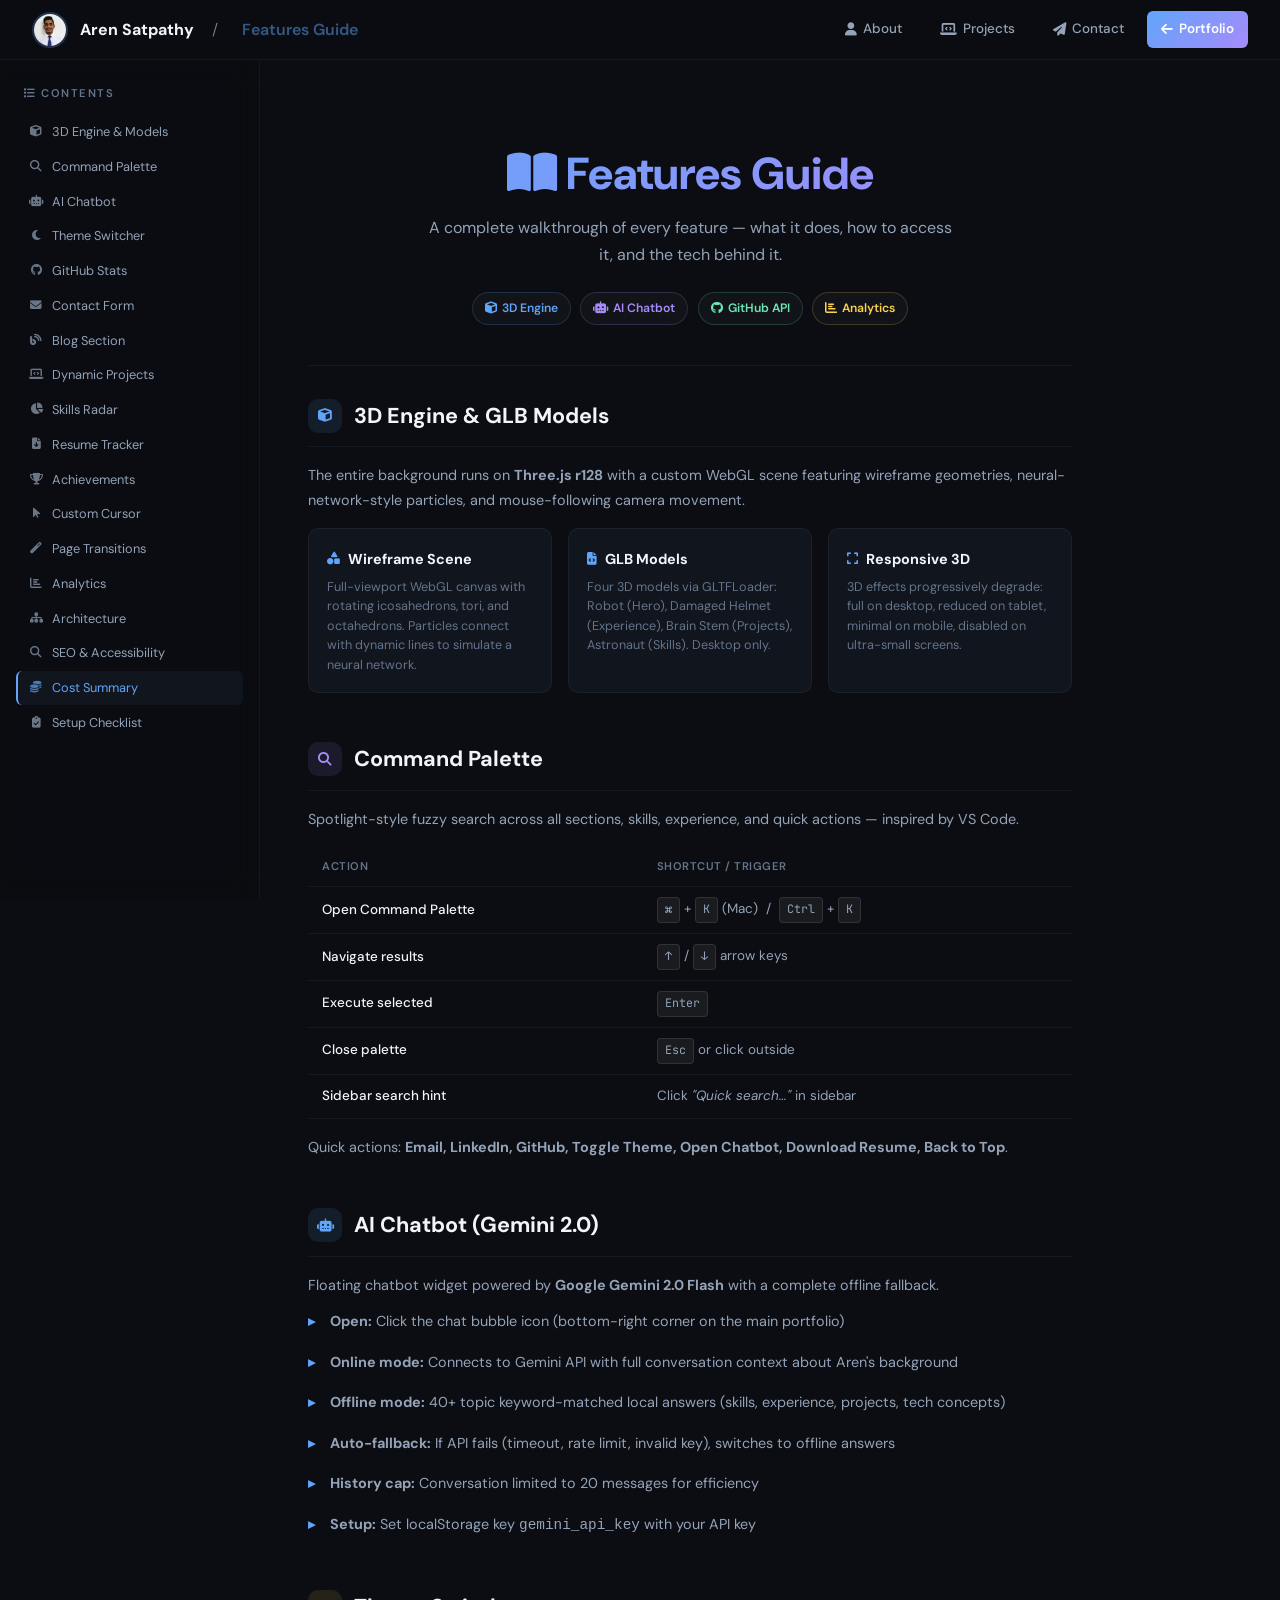
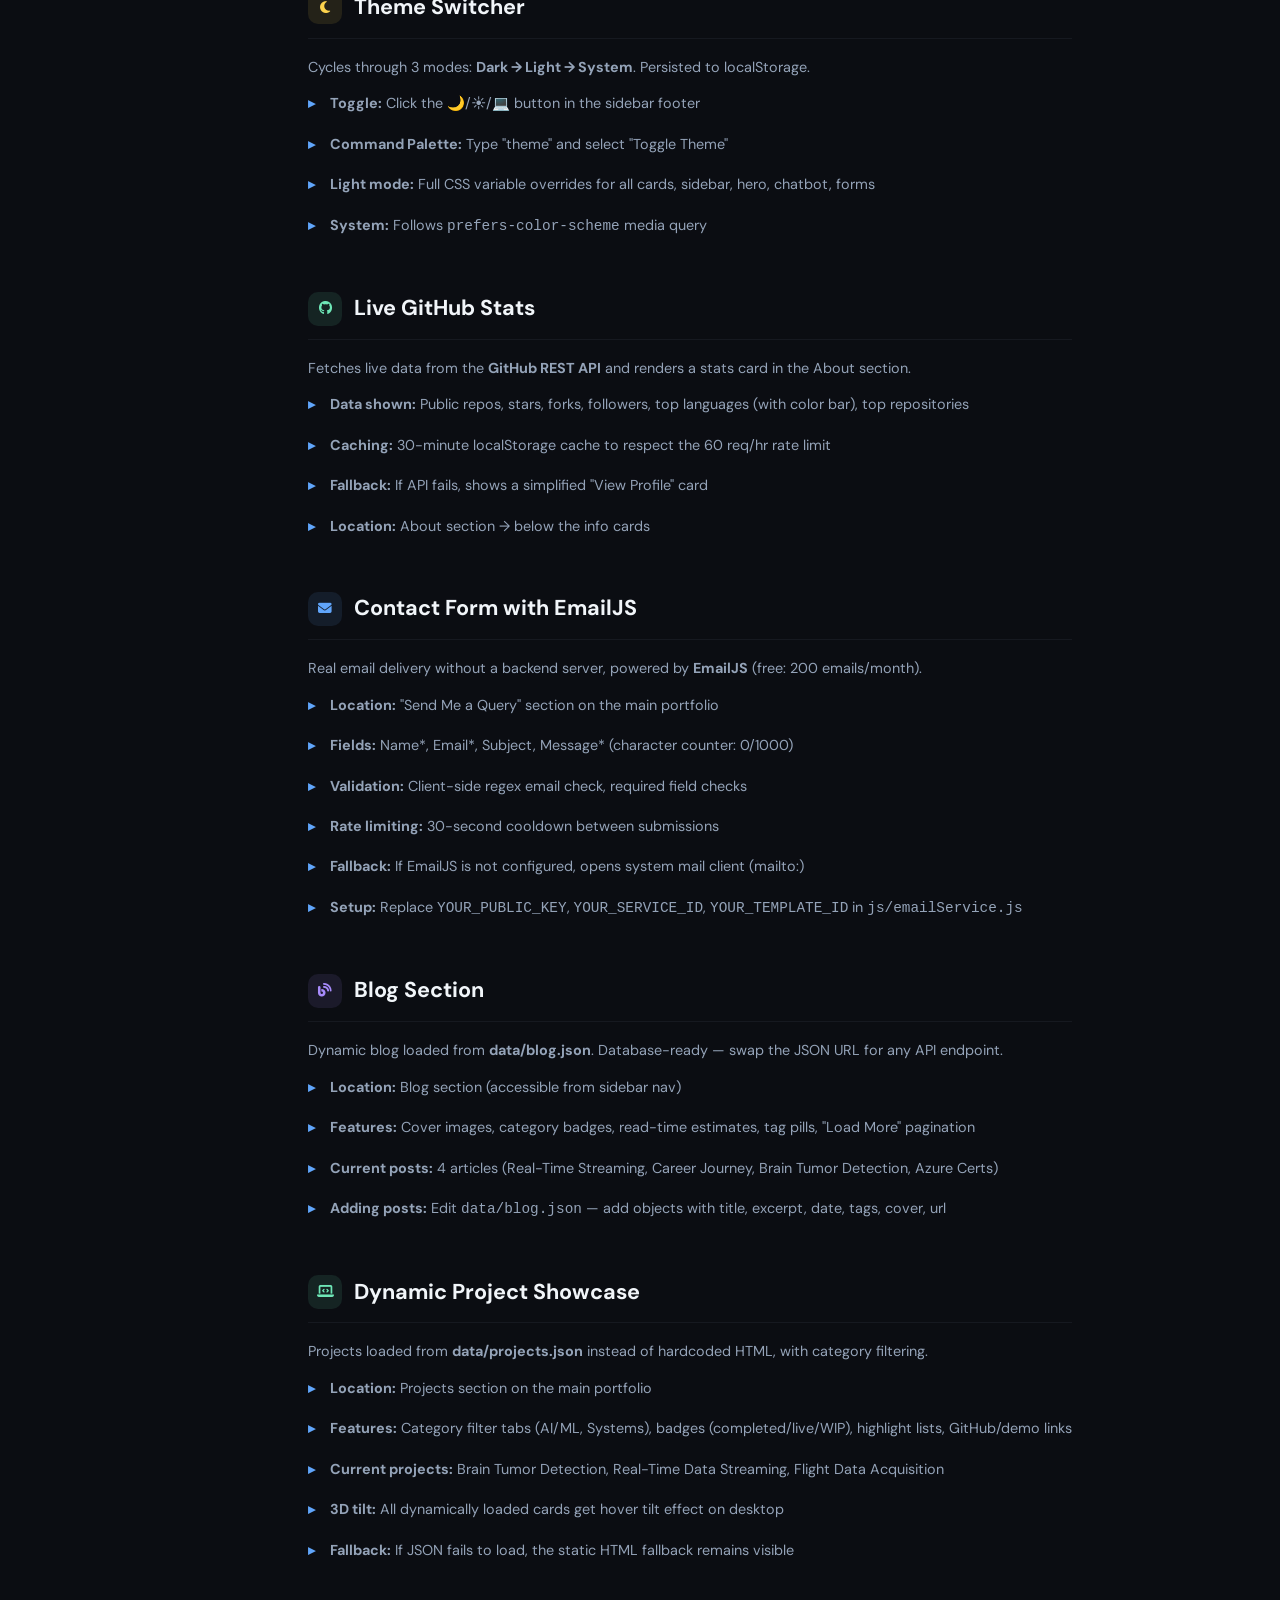
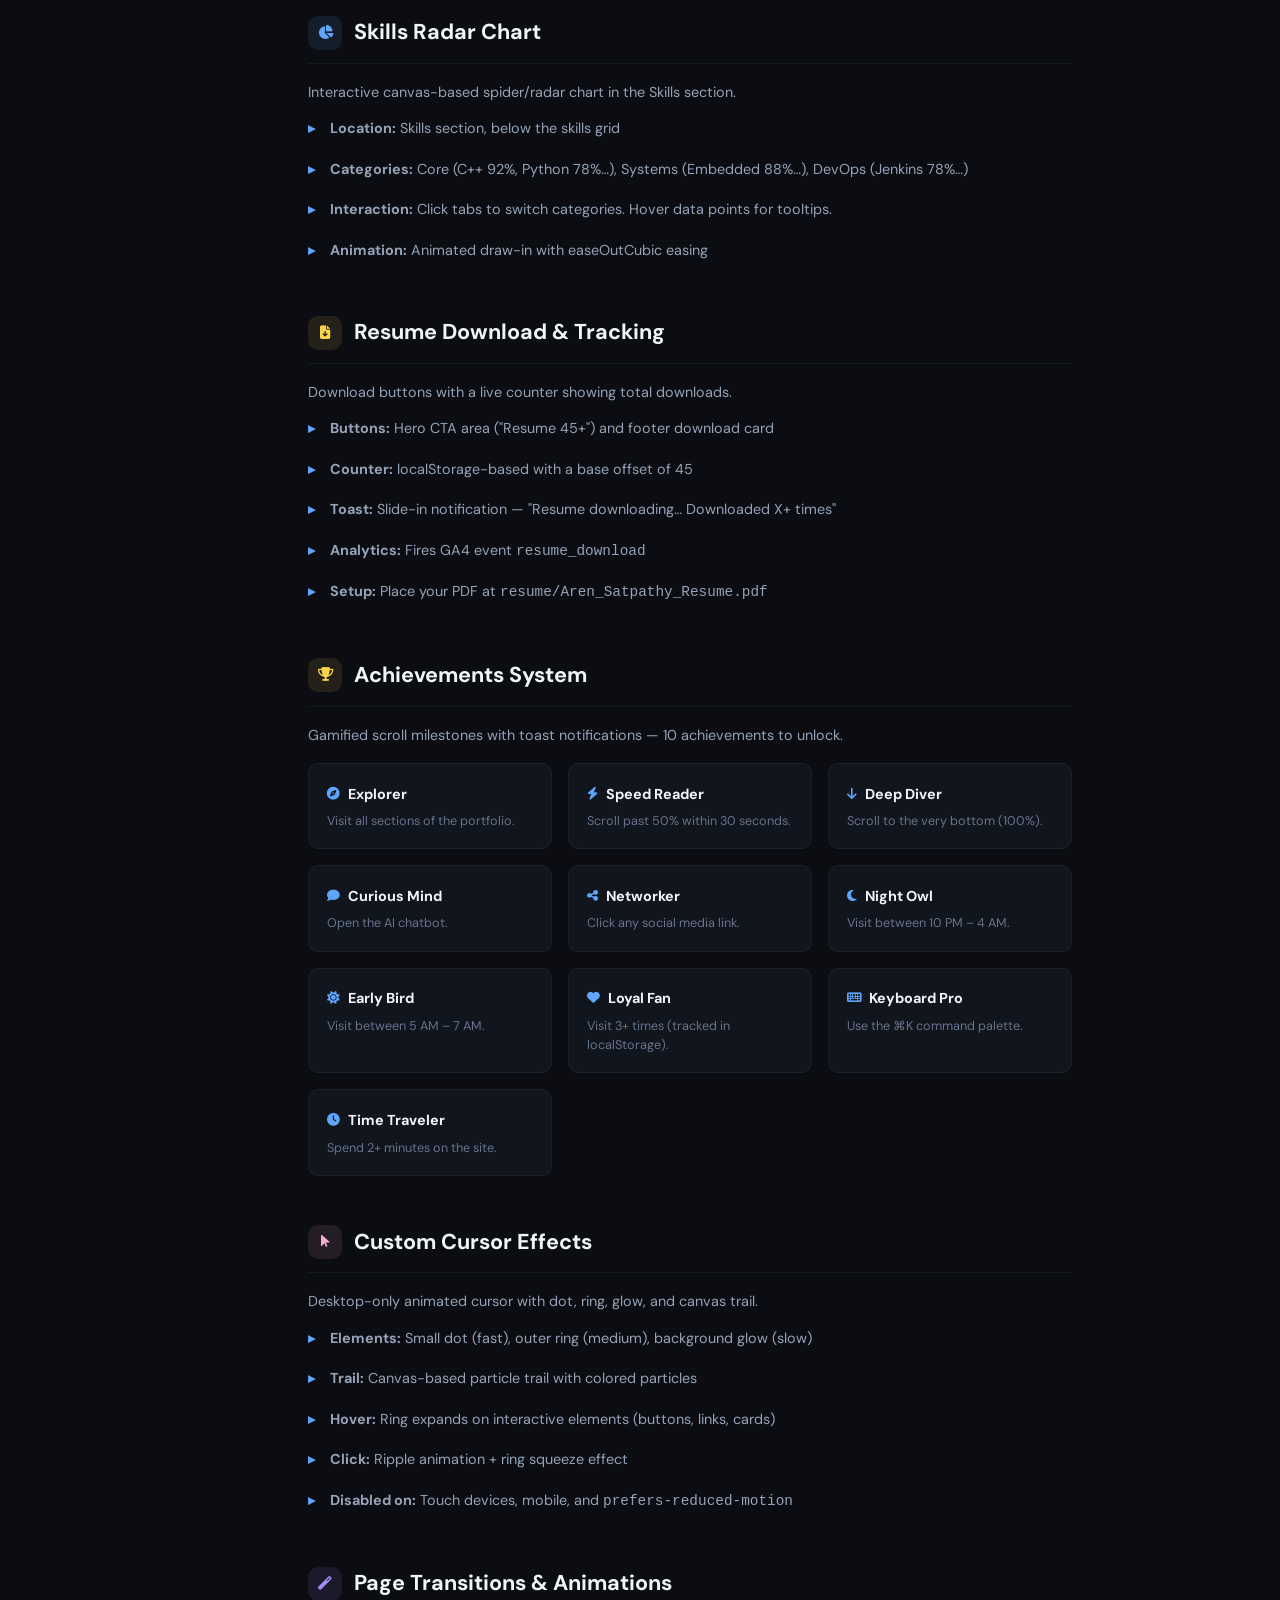
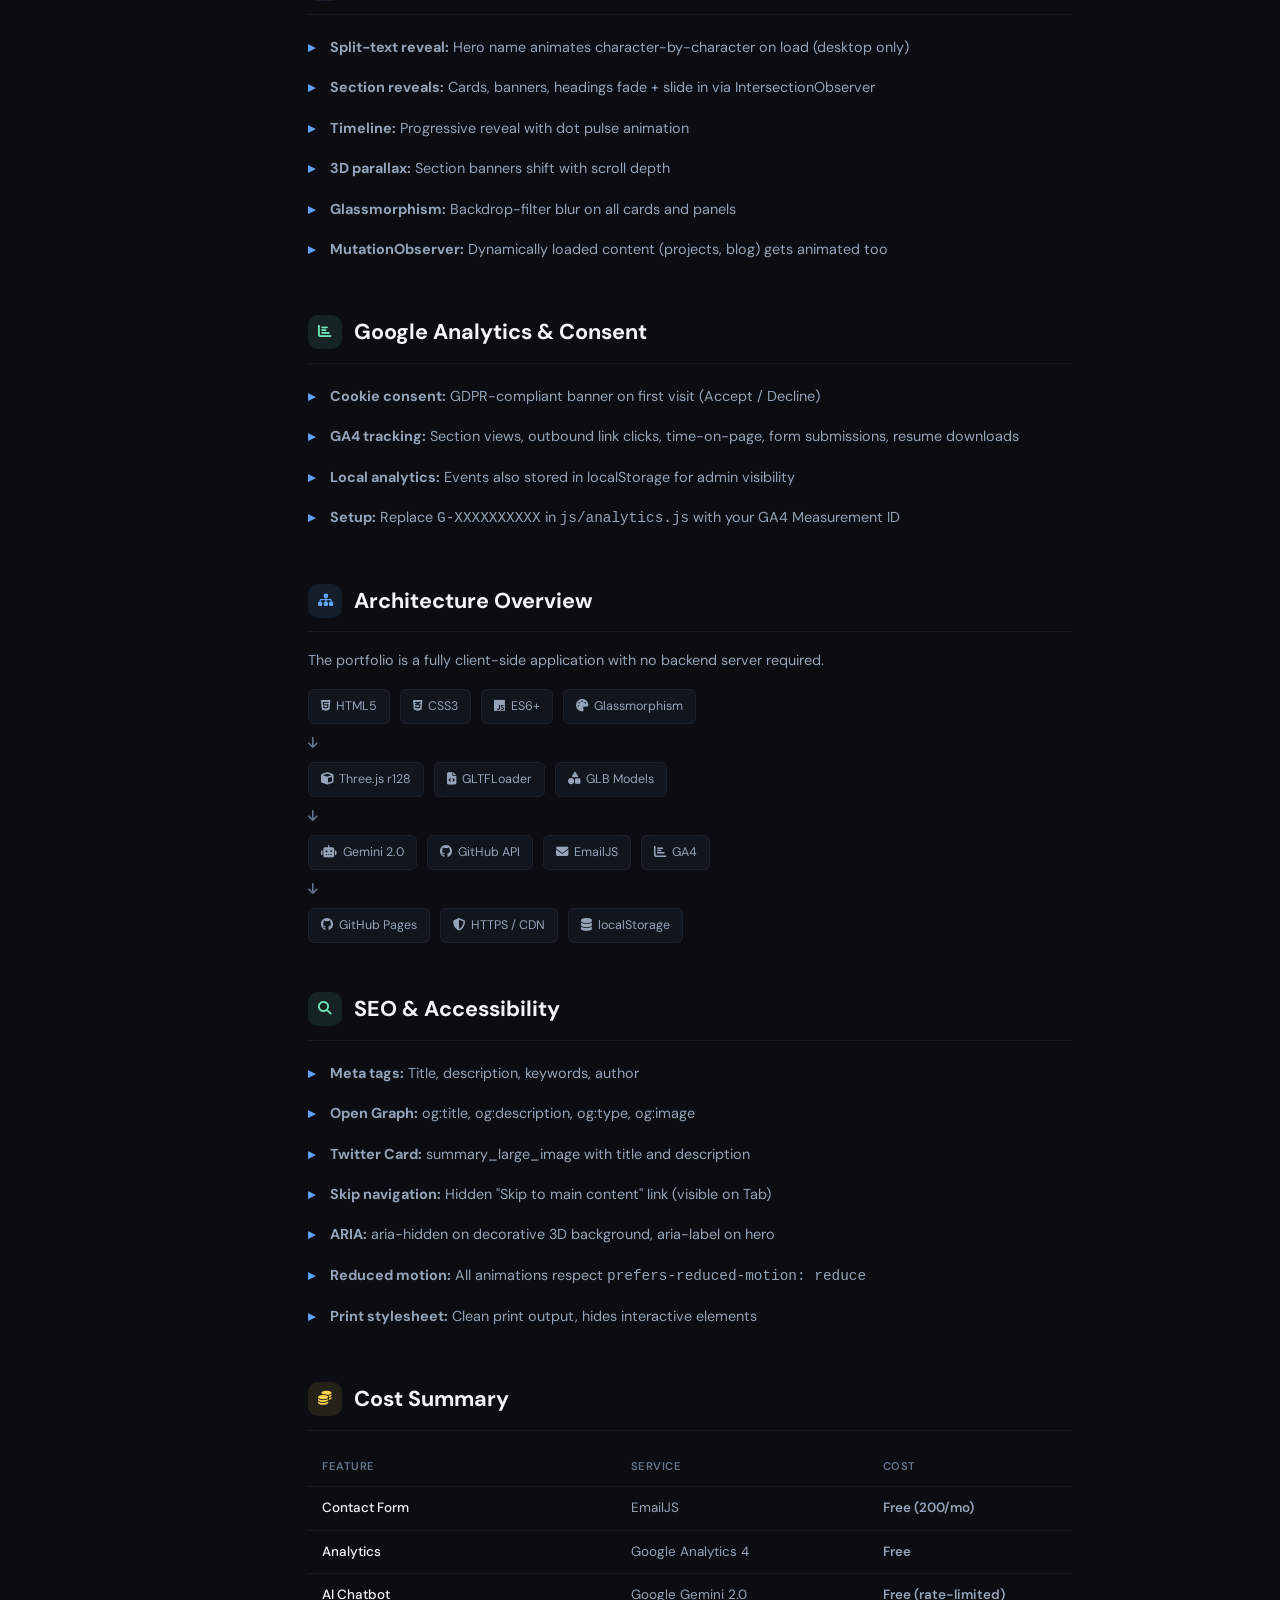
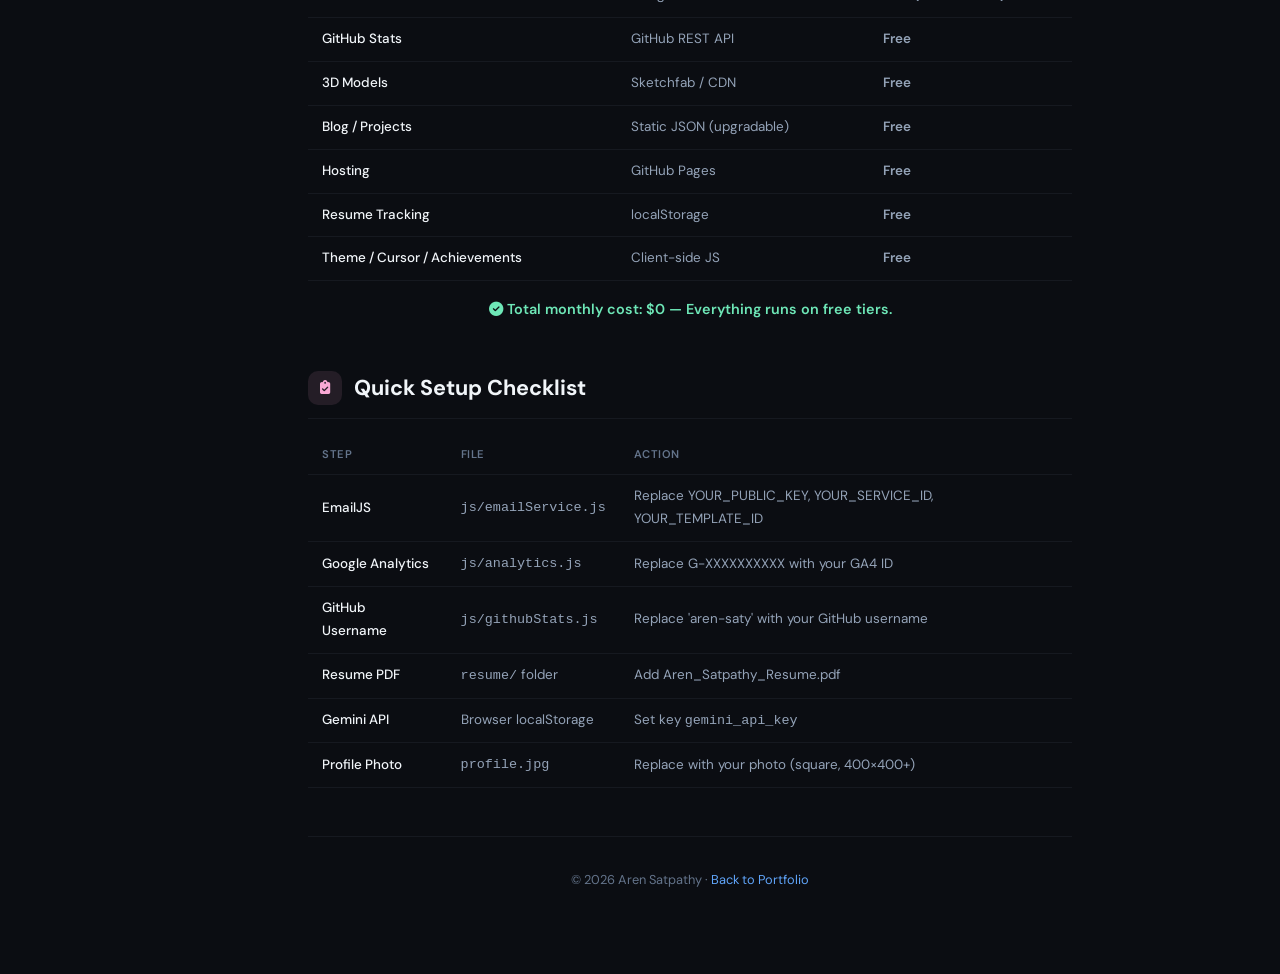
==== features.html @ 827b9575 "Add files via upload" ====
<!DOCTYPE html>
<html lang="en">
<head>
    <meta charset="UTF-8" />
    <meta name="viewport" content="width=device-width, initial-scale=1.0" />
    <title>Features Guide — Aren Satpathy | Portfolio</title>
    <meta name="description" content="Complete features guide for Aren Satpathy's interactive 3D portfolio — every feature, how to access it, and the tech behind it." />

    <!-- Fonts & Icons -->
    <link href="https://fonts.googleapis.com/css2?family=DM+Sans:wght@400;500;600;700;800&family=Inter:wght@300;400;500;600;700&family=JetBrains+Mono:wght@400;500;700&display=swap" rel="stylesheet" />
    <link rel="stylesheet" href="https://cdnjs.cloudflare.com/ajax/libs/font-awesome/6.5.1/css/all.min.css" />

    <style>
        /* ===== Reset & Variables ===== */
        *, *::before, *::after { margin: 0; padding: 0; box-sizing: border-box; }

        :root {
            --bg-primary: #0b0d12;
            --bg-secondary: #12151c;
            --bg-tertiary: #181c26;
            --bg-card: rgba(20, 24, 34, 0.75);
            --accent: #60a5fa;
            --accent-hover: #93c5fd;
            --accent-secondary: #a78bfa;
            --accent-emerald: #6ee7b7;
            --accent-amber: #fcd34d;
            --accent-pink: #f9a8d4;
            --text-primary: #f1f5f9;
            --text-secondary: #94a3b8;
            --text-muted: #64748b;
            --border: rgba(148, 163, 184, 0.08);
            --border-hover: rgba(148, 163, 184, 0.15);
            --radius-sm: 6px;
            --radius-md: 10px;
            --radius-lg: 16px;
            --gradient-1: linear-gradient(135deg, #60a5fa, #a78bfa);
        }

        html { scroll-behavior: smooth; font-size: 16px; }
        body {
            font-family: 'DM Sans', 'Inter', -apple-system, sans-serif;
            background: var(--bg-primary);
            color: var(--text-primary);
            line-height: 1.7;
            overflow-x: hidden;
        }

        /* ===== Top Navigation Bar ===== */
        .topbar {
            position: fixed;
            top: 0;
            left: 0;
            width: 100%;
            z-index: 1000;
            background: rgba(11, 13, 18, 0.85);
            backdrop-filter: blur(20px) saturate(150%);
            -webkit-backdrop-filter: blur(20px) saturate(150%);
            border-bottom: 1px solid var(--border);
            padding: 0 2rem;
            height: 60px;
            display: flex;
            align-items: center;
            justify-content: space-between;
        }

        .topbar-brand {
            display: flex;
            align-items: center;
            gap: 12px;
            text-decoration: none;
            color: var(--text-primary);
            font-weight: 700;
            font-size: 1rem;
        }

        .topbar-brand img {
            width: 36px;
            height: 36px;
            border-radius: 50%;
            border: 2px solid rgba(96, 165, 250, 0.25);
        }

        .topbar-brand span {
            opacity: 0.5;
            margin: 0 6px;
            font-weight: 300;
        }

        .topbar-brand .page-title {
            color: var(--accent);
            font-weight: 600;
        }

        .topbar-links {
            display: flex;
            align-items: center;
            gap: 8px;
        }

        .topbar-links a {
            display: inline-flex;
            align-items: center;
            gap: 6px;
            padding: 7px 14px;
            border-radius: var(--radius-sm);
            color: var(--text-secondary);
            text-decoration: none;
            font-size: 0.84rem;
            font-weight: 500;
            transition: all 0.25s;
            border: 1px solid transparent;
        }

        .topbar-links a:hover {
            color: var(--accent);
            background: rgba(96, 165, 250, 0.06);
            border-color: rgba(96, 165, 250, 0.12);
        }

        .topbar-links .back-btn {
            background: var(--gradient-1);
            color: #fff;
            font-weight: 600;
            border: none;
        }

        .topbar-links .back-btn:hover {
            filter: brightness(1.15);
            transform: translateY(-1px);
        }

        /* Mobile hamburger */
        .mobile-menu-btn {
            display: none;
            background: none;
            border: 1px solid var(--border);
            border-radius: var(--radius-sm);
            color: var(--text-secondary);
            width: 40px;
            height: 40px;
            align-items: center;
            justify-content: center;
            font-size: 1.1rem;
            cursor: pointer;
        }

        /* ===== Page Layout ===== */
        .page-wrapper {
            display: flex;
            padding-top: 60px;
            min-height: 100vh;
        }

        /* ===== Side TOC (Desktop) ===== */
        .side-toc {
            position: fixed;
            top: 60px;
            left: 0;
            width: 260px;
            height: calc(100vh - 60px);
            overflow-y: auto;
            padding: 1.5rem 1rem;
            border-right: 1px solid var(--border);
            background: rgba(11, 13, 18, 0.6);
            backdrop-filter: blur(12px);
            -webkit-backdrop-filter: blur(12px);
        }

        .side-toc h3 {
            font-size: 0.7rem;
            color: var(--text-muted);
            text-transform: uppercase;
            letter-spacing: 1.5px;
            font-weight: 600;
            margin-bottom: 0.75rem;
            padding: 0 0.5rem;
        }

        .side-toc a {
            display: flex;
            align-items: center;
            gap: 8px;
            padding: 6px 10px;
            border-radius: var(--radius-sm);
            color: var(--text-secondary);
            text-decoration: none;
            font-size: 0.8rem;
            transition: all 0.2s;
            border-left: 2px solid transparent;
            margin-bottom: 1px;
        }

        .side-toc a:hover,
        .side-toc a.active {
            background: rgba(96, 165, 250, 0.06);
            color: var(--accent);
            border-left-color: var(--accent);
        }

        .side-toc a i { width: 16px; text-align: center; font-size: 0.72rem; opacity: 0.7; }

        /* ===== Main Content ===== */
        .content-area {
            flex: 1;
            margin-left: 260px;
            max-width: 860px;
            padding: 2.5rem 3rem 4rem;
        }

        /* ===== Hero Banner ===== */
        .features-hero {
            text-align: center;
            padding: 3rem 0 2.5rem;
            margin-bottom: 2rem;
            border-bottom: 1px solid var(--border);
        }

        .features-hero h1 {
            font-size: clamp(2rem, 4vw, 2.8rem);
            font-weight: 800;
            background: var(--gradient-1);
            -webkit-background-clip: text;
            -webkit-text-fill-color: transparent;
            background-clip: text;
            margin-bottom: 0.75rem;
            line-height: 1.2;
        }

        .features-hero p {
            color: var(--text-secondary);
            font-size: 1rem;
            max-width: 540px;
            margin: 0 auto 1.5rem;
        }

        .badge-row {
            display: flex;
            justify-content: center;
            gap: 0.6rem;
            flex-wrap: wrap;
        }

        .f-badge {
            display: inline-flex;
            align-items: center;
            gap: 5px;
            padding: 5px 12px;
            border-radius: 20px;
            font-size: 0.76rem;
            font-weight: 600;
            border: 1px solid;
            background: rgba(255, 255, 255, 0.03);
            backdrop-filter: blur(10px);
        }

        .f-badge-blue { border-color: rgba(96,165,250,0.2); color: var(--accent); }
        .f-badge-purple { border-color: rgba(167,139,250,0.2); color: var(--accent-secondary); }
        .f-badge-green { border-color: rgba(110,231,183,0.2); color: var(--accent-emerald); }
        .f-badge-amber { border-color: rgba(252,211,77,0.2); color: var(--accent-amber); }

        /* ===== Feature Blocks ===== */
        .feature-block {
            margin-bottom: 3rem;
            scroll-margin-top: 80px;
        }

        .feature-block h2 {
            display: flex;
            align-items: center;
            gap: 12px;
            font-size: 1.35rem;
            font-weight: 700;
            margin-bottom: 1rem;
            padding-bottom: 0.75rem;
            border-bottom: 1px solid var(--border);
        }

        .feature-icon {
            width: 34px;
            height: 34px;
            display: flex;
            align-items: center;
            justify-content: center;
            border-radius: var(--radius-md);
            font-size: 0.85rem;
            flex-shrink: 0;
        }

        .fi-blue { background: rgba(96,165,250,0.1); color: var(--accent); }
        .fi-purple { background: rgba(167,139,250,0.1); color: var(--accent-secondary); }
        .fi-green { background: rgba(110,231,183,0.1); color: var(--accent-emerald); }
        .fi-amber { background: rgba(252,211,77,0.1); color: var(--accent-amber); }
        .fi-pink { background: rgba(249,168,212,0.1); color: var(--accent-pink); }

        .feature-block p,
        .feature-block li {
            color: var(--text-secondary);
            font-size: 0.9rem;
            margin-bottom: 0.5rem;
        }

        .feature-block ul { list-style: none; padding: 0; }
        .feature-block li { padding: 4px 0 4px 22px; position: relative; }
        .feature-block li::before {
            content: '▸';
            position: absolute;
            left: 0;
            color: var(--accent);
            font-weight: 700;
        }

        /* Sub-cards */
        .sub-cards {
            display: grid;
            grid-template-columns: repeat(auto-fill, minmax(240px, 1fr));
            gap: 1rem;
            margin-top: 1rem;
        }

        .sub-card {
            background: var(--bg-card);
            backdrop-filter: blur(12px);
            border: 1px solid var(--border);
            border-radius: var(--radius-md);
            padding: 1.1rem;
            transition: border-color 0.3s, transform 0.3s;
        }

        .sub-card:hover {
            border-color: rgba(96,165,250,0.18);
            transform: translateY(-2px);
        }

        .sub-card h4 {
            display: flex;
            align-items: center;
            gap: 8px;
            font-size: 0.9rem;
            font-weight: 700;
            margin-bottom: 5px;
            color: var(--text-primary);
        }

        .sub-card h4 i { color: var(--accent); font-size: 0.8rem; }
        .sub-card p { font-size: 0.79rem; color: var(--text-muted); line-height: 1.55; margin: 0; }

        /* Tables */
        .ftable { width: 100%; border-collapse: collapse; margin-top: 1rem; }
        .ftable th, .ftable td { text-align: left; padding: 10px 14px; font-size: 0.84rem; border-bottom: 1px solid var(--border); }
        .ftable th { color: var(--text-muted); font-weight: 600; text-transform: uppercase; letter-spacing: 0.5px; font-size: 0.7rem; }
        .ftable td { color: var(--text-secondary); }
        .ftable td:first-child { color: var(--text-primary); font-weight: 500; }
        .ftable kbd {
            display: inline-block;
            padding: 2px 7px;
            border-radius: 4px;
            background: rgba(255,255,255,0.06);
            border: 1px solid rgba(255,255,255,0.1);
            font-family: 'JetBrains Mono', monospace;
            font-size: 0.73rem;
            color: var(--text-secondary);
        }

        .free-tag { color: var(--accent-emerald); font-weight: 600; }

        /* Arch flow */
        .arch-flow { display: flex; flex-direction: column; gap: 8px; margin-top: 1rem; }
        .arch-row { display: flex; align-items: center; gap: 10px; flex-wrap: wrap; }
        .arch-tag {
            display: inline-flex;
            align-items: center;
            gap: 6px;
            padding: 6px 12px;
            border-radius: var(--radius-sm);
            background: var(--bg-card);
            border: 1px solid var(--border);
            font-size: 0.78rem;
            color: var(--text-secondary);
            backdrop-filter: blur(8px);
        }
        .arch-arrow { color: var(--text-muted); font-size: 0.8rem; }

        /* ===== Footer ===== */
        .features-footer {
            text-align: center;
            padding: 2rem 1.5rem;
            border-top: 1px solid var(--border);
            margin-top: 2rem;
        }

        .features-footer p {
            color: var(--text-muted);
            font-size: 0.8rem;
        }

        .features-footer a {
            color: var(--accent);
            text-decoration: none;
        }

        .features-footer a:hover { text-decoration: underline; }

        /* ===== Scrollbar ===== */
        ::-webkit-scrollbar { width: 6px; }
        ::-webkit-scrollbar-track { background: transparent; }
        ::-webkit-scrollbar-thumb { background: rgba(148, 163, 184, 0.15); border-radius: 3px; }
        ::-webkit-scrollbar-thumb:hover { background: rgba(148, 163, 184, 0.25); }

        /* ===== Responsive ===== */
        html, body {
            overflow-x: hidden;
            max-width: 100vw;
        }

        *, *::before, *::after {
            box-sizing: border-box;
        }

        img, video, svg { max-width: 100%; height: auto; }

        p, li, span, h1, h2, h3, h4, a, td, th, code {
            overflow-wrap: break-word;
            word-wrap: break-word;
        }

        @media (max-width: 1024px) {
            .side-toc { display: none; }
            .content-area { margin-left: 0; padding: 2rem 1.5rem 3rem; max-width: 100%; }
        }

        @media (max-width: 768px) {
            .topbar { padding: 0 1rem; }
            .topbar-links .desktop-only { display: none; }
            .mobile-menu-btn { display: flex; }
            .content-area { padding: 1.5rem 1rem 3rem; max-width: 100vw; overflow-x: hidden; }
            .features-hero { padding: 2rem 0 1.5rem; }
            .features-hero h1 { font-size: 1.6rem; }
            .sub-cards { grid-template-columns: 1fr; }
            .ftable { display: block; overflow-x: auto; -webkit-overflow-scrolling: touch; }
            .arch-row { gap: 6px; }
            .arch-tag { font-size: 0.7rem; padding: 4px 8px; }
        }

        @media (max-width: 480px) {
            .topbar-brand .divider-text { display: none; }
            .content-area { padding: 1rem 0.75rem 2rem; }
            .features-hero h1 { font-size: 1.3rem; }
            .badge-row { gap: 0.4rem; }
            .f-badge { font-size: 0.7rem; padding: 4px 10px; }
            .feature-block h2 { font-size: 1.1rem; gap: 8px; }
            .feature-icon { width: 28px; height: 28px; font-size: 0.75rem; }
            .topbar-links .back-btn { padding: 6px 10px; font-size: 0.78rem; }
        }

        @media (max-width: 360px) {
            .content-area { padding: 0.75rem 0.5rem 2rem; }
            .feature-block h2 { font-size: 1rem; }
            .feature-block p, .feature-block li { font-size: 0.82rem; }
            .sub-card { padding: 0.85rem; }
            .sub-card h4 { font-size: 0.82rem; }
            .sub-card p { font-size: 0.72rem; }
            .topbar-brand .page-title { display: none; }
            .badge-row { gap: 0.3rem; }
            .f-badge { font-size: 0.65rem; padding: 3px 8px; }
        }

        @media (max-width: 280px) {
            .content-area { padding: 0.5rem 0.35rem 1.5rem; }
            .topbar { padding: 0 0.5rem; height: 50px; }
            .topbar-brand img { width: 28px; height: 28px; }
            .topbar-brand { font-size: 0.85rem; }
            .topbar-links .back-btn { padding: 5px 8px; font-size: 0.72rem; }
            .feature-block h2 { font-size: 0.9rem; }
            .features-hero h1 { font-size: 1.1rem; }
            .arch-tag { font-size: 0.62rem; padding: 3px 6px; }
        }

        /* Mobile side-toc overlay */
        .toc-overlay {
            display: none;
            position: fixed;
            inset: 0;
            z-index: 999;
            background: rgba(0, 0, 0, 0.6);
        }

        .toc-overlay.open { display: block; }

        .side-toc-mobile {
            display: none;
            position: fixed;
            top: 0;
            left: 0;
            width: 280px;
            height: 100vh;
            background: var(--bg-secondary);
            border-right: 1px solid var(--border);
            padding: 1.5rem 1rem;
            z-index: 1001;
            overflow-y: auto;
            transform: translateX(-100%);
            transition: transform 0.3s ease;
        }

        .side-toc-mobile.open {
            display: block;
            transform: translateX(0);
        }

        .side-toc-mobile h3 {
            font-size: 0.7rem;
            color: var(--text-muted);
            text-transform: uppercase;
            letter-spacing: 1.5px;
            font-weight: 600;
            margin-bottom: 0.75rem;
            padding: 0 0.5rem;
        }

        .side-toc-mobile a {
            display: flex;
            align-items: center;
            gap: 8px;
            padding: 8px 10px;
            border-radius: var(--radius-sm);
            color: var(--text-secondary);
            text-decoration: none;
            font-size: 0.84rem;
            transition: all 0.2s;
            border-left: 2px solid transparent;
            margin-bottom: 2px;
        }

        .side-toc-mobile a:hover {
            background: rgba(96, 165, 250, 0.06);
            color: var(--accent);
            border-left-color: var(--accent);
        }

        .side-toc-mobile a i { width: 16px; text-align: center; font-size: 0.75rem; opacity: 0.7; }

        .toc-close-btn {
            position: absolute;
            top: 12px;
            right: 12px;
            background: none;
            border: none;
            color: var(--text-muted);
            font-size: 1.2rem;
            cursor: pointer;
        }

        /* Print */
        @media print {
            .topbar, .side-toc, .side-toc-mobile, .toc-overlay { display: none !important; }
            .content-area { margin-left: 0 !important; padding: 0.5in !important; }
            body { background: #fff; color: #111; }
            .feature-block h2 { color: #111; }
            .feature-block p, .feature-block li { color: #333; }
        }
    </style>
</head>
<body>

    <!-- ===== TOP NAVIGATION BAR ===== -->
    <nav class="topbar">
        <a href="index.html" class="topbar-brand">
            <img src="profile.jpg" alt="Aren Satpathy" />
            Aren Satpathy
            <span class="divider-text">/</span>
            <span class="page-title">Features Guide</span>
        </a>
        <div class="topbar-links">
            <a href="index.html#about" class="desktop-only"><i class="fas fa-user"></i> About</a>
            <a href="index.html#projects" class="desktop-only"><i class="fas fa-laptop-code"></i> Projects</a>
            <a href="index.html#contact" class="desktop-only"><i class="fas fa-paper-plane"></i> Contact</a>
            <a href="index.html" class="back-btn"><i class="fas fa-arrow-left"></i> Portfolio</a>
            <button class="mobile-menu-btn" id="tocToggle" aria-label="Toggle table of contents">
                <i class="fas fa-bars"></i>
            </button>
        </div>
    </nav>

    <!-- ===== Mobile TOC Overlay ===== -->
    <div class="toc-overlay" id="tocOverlay"></div>
    <aside class="side-toc-mobile" id="mobileToc">
        <button class="toc-close-btn" id="tocClose"><i class="fas fa-times"></i></button>
        <h3><i class="fas fa-list"></i> Contents</h3>
        <a href="#f-3d"><i class="fas fa-cube"></i> 3D Engine & Models</a>
        <a href="#f-command"><i class="fas fa-search"></i> Command Palette</a>
        <a href="#f-chatbot"><i class="fas fa-robot"></i> AI Chatbot</a>
        <a href="#f-theme"><i class="fas fa-moon"></i> Theme Switcher</a>
        <a href="#f-github"><i class="fab fa-github"></i> GitHub Stats</a>
        <a href="#f-contact"><i class="fas fa-envelope"></i> Contact Form</a>
        <a href="#f-blog"><i class="fas fa-blog"></i> Blog Section</a>
        <a href="#f-projects"><i class="fas fa-laptop-code"></i> Dynamic Projects</a>
        <a href="#f-radar"><i class="fas fa-chart-pie"></i> Skills Radar</a>
        <a href="#f-resume"><i class="fas fa-file-download"></i> Resume Tracker</a>
        <a href="#f-achievements"><i class="fas fa-trophy"></i> Achievements</a>
        <a href="#f-cursor"><i class="fas fa-mouse-pointer"></i> Custom Cursor</a>
        <a href="#f-transitions"><i class="fas fa-magic"></i> Page Transitions</a>
        <a href="#f-analytics"><i class="fas fa-chart-bar"></i> Analytics</a>
        <a href="#f-arch"><i class="fas fa-sitemap"></i> Architecture</a>
        <a href="#f-seo"><i class="fas fa-search"></i> SEO & Accessibility</a>
        <a href="#f-cost"><i class="fas fa-coins"></i> Cost Summary</a>
        <a href="#f-setup"><i class="fas fa-clipboard-check"></i> Setup Checklist</a>
    </aside>

    <!-- ===== LAYOUT ===== -->
    <div class="page-wrapper">

        <!-- Desktop Side TOC -->
        <aside class="side-toc" id="sideToc">
            <h3><i class="fas fa-list"></i> Contents</h3>
            <a href="#f-3d"><i class="fas fa-cube"></i> 3D Engine & Models</a>
            <a href="#f-command"><i class="fas fa-search"></i> Command Palette</a>
            <a href="#f-chatbot"><i class="fas fa-robot"></i> AI Chatbot</a>
            <a href="#f-theme"><i class="fas fa-moon"></i> Theme Switcher</a>
            <a href="#f-github"><i class="fab fa-github"></i> GitHub Stats</a>
            <a href="#f-contact"><i class="fas fa-envelope"></i> Contact Form</a>
            <a href="#f-blog"><i class="fas fa-blog"></i> Blog Section</a>
            <a href="#f-projects"><i class="fas fa-laptop-code"></i> Dynamic Projects</a>
            <a href="#f-radar"><i class="fas fa-chart-pie"></i> Skills Radar</a>
            <a href="#f-resume"><i class="fas fa-file-download"></i> Resume Tracker</a>
            <a href="#f-achievements"><i class="fas fa-trophy"></i> Achievements</a>
            <a href="#f-cursor"><i class="fas fa-mouse-pointer"></i> Custom Cursor</a>
            <a href="#f-transitions"><i class="fas fa-magic"></i> Page Transitions</a>
            <a href="#f-analytics"><i class="fas fa-chart-bar"></i> Analytics</a>
            <a href="#f-arch"><i class="fas fa-sitemap"></i> Architecture</a>
            <a href="#f-seo"><i class="fas fa-search"></i> SEO & Accessibility</a>
            <a href="#f-cost"><i class="fas fa-coins"></i> Cost Summary</a>
            <a href="#f-setup"><i class="fas fa-clipboard-check"></i> Setup Checklist</a>
        </aside>

        <!-- Main Content -->
        <main class="content-area">

            <!-- Hero -->
            <section class="features-hero">
                <h1><i class="fas fa-book-open"></i> Features Guide</h1>
                <p>A complete walkthrough of every feature — what it does, how to access it, and the tech behind it.</p>
                <div class="badge-row">
                    <span class="f-badge f-badge-blue"><i class="fas fa-cube"></i> 3D Engine</span>
                    <span class="f-badge f-badge-purple"><i class="fas fa-robot"></i> AI Chatbot</span>
                    <span class="f-badge f-badge-green"><i class="fab fa-github"></i> GitHub API</span>
                    <span class="f-badge f-badge-amber"><i class="fas fa-chart-bar"></i> Analytics</span>
                </div>
            </section>

            <!-- ════════════════════════════════════════ -->
            <!-- FEATURE SECTIONS                         -->
            <!-- ════════════════════════════════════════ -->

            <!-- 3D Engine -->
            <div class="feature-block" id="f-3d">
                <h2><span class="feature-icon fi-blue"><i class="fas fa-cube"></i></span> 3D Engine & GLB Models</h2>
                <p>The entire background runs on <strong>Three.js r128</strong> with a custom WebGL scene featuring wireframe geometries, neural-network-style particles, and mouse-following camera movement.</p>
                <div class="sub-cards">
                    <div class="sub-card">
                        <h4><i class="fas fa-shapes"></i> Wireframe Scene</h4>
                        <p>Full-viewport WebGL canvas with rotating icosahedrons, tori, and octahedrons. Particles connect with dynamic lines to simulate a neural network.</p>
                    </div>
                    <div class="sub-card">
                        <h4><i class="fas fa-file-code"></i> GLB Models</h4>
                        <p>Four 3D models via GLTFLoader: Robot (Hero), Damaged Helmet (Experience), Brain Stem (Projects), Astronaut (Skills). Desktop only.</p>
                    </div>
                    <div class="sub-card">
                        <h4><i class="fas fa-expand"></i> Responsive 3D</h4>
                        <p>3D effects progressively degrade: full on desktop, reduced on tablet, minimal on mobile, disabled on ultra-small screens.</p>
                    </div>
                </div>
            </div>

            <!-- Command Palette -->
            <div class="feature-block" id="f-command">
                <h2><span class="feature-icon fi-purple"><i class="fas fa-search"></i></span> Command Palette</h2>
                <p>Spotlight-style fuzzy search across all sections, skills, experience, and quick actions — inspired by VS Code.</p>
                <table class="ftable">
                    <thead><tr><th>Action</th><th>Shortcut / Trigger</th></tr></thead>
                    <tbody>
                        <tr><td>Open Command Palette</td><td><kbd>⌘</kbd> + <kbd>K</kbd> (Mac) &nbsp;/&nbsp; <kbd>Ctrl</kbd> + <kbd>K</kbd></td></tr>
                        <tr><td>Navigate results</td><td><kbd>↑</kbd> / <kbd>↓</kbd> arrow keys</td></tr>
                        <tr><td>Execute selected</td><td><kbd>Enter</kbd></td></tr>
                        <tr><td>Close palette</td><td><kbd>Esc</kbd> or click outside</td></tr>
                        <tr><td>Sidebar search hint</td><td>Click <em>"Quick search…"</em> in sidebar</td></tr>
                    </tbody>
                </table>
                <p style="margin-top:1rem;">Quick actions: <strong>Email, LinkedIn, GitHub, Toggle Theme, Open Chatbot, Download Resume, Back to Top</strong>.</p>
            </div>

            <!-- AI Chatbot -->
            <div class="feature-block" id="f-chatbot">
                <h2><span class="feature-icon fi-blue"><i class="fas fa-robot"></i></span> AI Chatbot (Gemini 2.0)</h2>
                <p>Floating chatbot widget powered by <strong>Google Gemini 2.0 Flash</strong> with a complete offline fallback.</p>
                <ul>
                    <li><strong>Open:</strong> Click the chat bubble icon (bottom-right corner on the main portfolio)</li>
                    <li><strong>Online mode:</strong> Connects to Gemini API with full conversation context about Aren's background</li>
                    <li><strong>Offline mode:</strong> 40+ topic keyword-matched local answers (skills, experience, projects, tech concepts)</li>
                    <li><strong>Auto-fallback:</strong> If API fails (timeout, rate limit, invalid key), switches to offline answers</li>
                    <li><strong>History cap:</strong> Conversation limited to 20 messages for efficiency</li>
                    <li><strong>Setup:</strong> Set localStorage key <code>gemini_api_key</code> with your API key</li>
                </ul>
            </div>

            <!-- Theme Switcher -->
            <div class="feature-block" id="f-theme">
                <h2><span class="feature-icon fi-amber"><i class="fas fa-moon"></i></span> Theme Switcher</h2>
                <p>Cycles through 3 modes: <strong>Dark → Light → System</strong>. Persisted to localStorage.</p>
                <ul>
                    <li><strong>Toggle:</strong> Click the 🌙/☀️/💻 button in the sidebar footer</li>
                    <li><strong>Command Palette:</strong> Type "theme" and select "Toggle Theme"</li>
                    <li><strong>Light mode:</strong> Full CSS variable overrides for all cards, sidebar, hero, chatbot, forms</li>
                    <li><strong>System:</strong> Follows <code>prefers-color-scheme</code> media query</li>
                </ul>
            </div>

            <!-- GitHub Stats -->
            <div class="feature-block" id="f-github">
                <h2><span class="feature-icon fi-green"><i class="fab fa-github"></i></span> Live GitHub Stats</h2>
                <p>Fetches live data from the <strong>GitHub REST API</strong> and renders a stats card in the About section.</p>
                <ul>
                    <li><strong>Data shown:</strong> Public repos, stars, forks, followers, top languages (with color bar), top repositories</li>
                    <li><strong>Caching:</strong> 30-minute localStorage cache to respect the 60 req/hr rate limit</li>
                    <li><strong>Fallback:</strong> If API fails, shows a simplified "View Profile" card</li>
                    <li><strong>Location:</strong> About section → below the info cards</li>
                </ul>
            </div>

            <!-- Contact Form -->
            <div class="feature-block" id="f-contact">
                <h2><span class="feature-icon fi-blue"><i class="fas fa-envelope"></i></span> Contact Form with EmailJS</h2>
                <p>Real email delivery without a backend server, powered by <strong>EmailJS</strong> (free: 200 emails/month).</p>
                <ul>
                    <li><strong>Location:</strong> "Send Me a Query" section on the main portfolio</li>
                    <li><strong>Fields:</strong> Name*, Email*, Subject, Message* (character counter: 0/1000)</li>
                    <li><strong>Validation:</strong> Client-side regex email check, required field checks</li>
                    <li><strong>Rate limiting:</strong> 30-second cooldown between submissions</li>
                    <li><strong>Fallback:</strong> If EmailJS is not configured, opens system mail client (mailto:)</li>
                    <li><strong>Setup:</strong> Replace <code>YOUR_PUBLIC_KEY</code>, <code>YOUR_SERVICE_ID</code>, <code>YOUR_TEMPLATE_ID</code> in <code>js/emailService.js</code></li>
                </ul>
            </div>

            <!-- Blog -->
            <div class="feature-block" id="f-blog">
                <h2><span class="feature-icon fi-purple"><i class="fas fa-blog"></i></span> Blog Section</h2>
                <p>Dynamic blog loaded from <strong>data/blog.json</strong>. Database-ready — swap the JSON URL for any API endpoint.</p>
                <ul>
                    <li><strong>Location:</strong> Blog section (accessible from sidebar nav)</li>
                    <li><strong>Features:</strong> Cover images, category badges, read-time estimates, tag pills, "Load More" pagination</li>
                    <li><strong>Current posts:</strong> 4 articles (Real-Time Streaming, Career Journey, Brain Tumor Detection, Azure Certs)</li>
                    <li><strong>Adding posts:</strong> Edit <code>data/blog.json</code> — add objects with title, excerpt, date, tags, cover, url</li>
                </ul>
            </div>

            <!-- Dynamic Projects -->
            <div class="feature-block" id="f-projects">
                <h2><span class="feature-icon fi-green"><i class="fas fa-laptop-code"></i></span> Dynamic Project Showcase</h2>
                <p>Projects loaded from <strong>data/projects.json</strong> instead of hardcoded HTML, with category filtering.</p>
                <ul>
                    <li><strong>Location:</strong> Projects section on the main portfolio</li>
                    <li><strong>Features:</strong> Category filter tabs (AI/ML, Systems), badges (completed/live/WIP), highlight lists, GitHub/demo links</li>
                    <li><strong>Current projects:</strong> Brain Tumor Detection, Real-Time Data Streaming, Flight Data Acquisition</li>
                    <li><strong>3D tilt:</strong> All dynamically loaded cards get hover tilt effect on desktop</li>
                    <li><strong>Fallback:</strong> If JSON fails to load, the static HTML fallback remains visible</li>
                </ul>
            </div>

            <!-- Skills Radar -->
            <div class="feature-block" id="f-radar">
                <h2><span class="feature-icon fi-blue"><i class="fas fa-chart-pie"></i></span> Skills Radar Chart</h2>
                <p>Interactive canvas-based spider/radar chart in the Skills section.</p>
                <ul>
                    <li><strong>Location:</strong> Skills section, below the skills grid</li>
                    <li><strong>Categories:</strong> Core (C++ 92%, Python 78%…), Systems (Embedded 88%…), DevOps (Jenkins 78%…)</li>
                    <li><strong>Interaction:</strong> Click tabs to switch categories. Hover data points for tooltips.</li>
                    <li><strong>Animation:</strong> Animated draw-in with easeOutCubic easing</li>
                </ul>
            </div>

            <!-- Resume Tracker -->
            <div class="feature-block" id="f-resume">
                <h2><span class="feature-icon fi-amber"><i class="fas fa-file-download"></i></span> Resume Download & Tracking</h2>
                <p>Download buttons with a live counter showing total downloads.</p>
                <ul>
                    <li><strong>Buttons:</strong> Hero CTA area ("Resume 45+") and footer download card</li>
                    <li><strong>Counter:</strong> localStorage-based with a base offset of 45</li>
                    <li><strong>Toast:</strong> Slide-in notification — "Resume downloading… Downloaded X+ times"</li>
                    <li><strong>Analytics:</strong> Fires GA4 event <code>resume_download</code></li>
                    <li><strong>Setup:</strong> Place your PDF at <code>resume/Aren_Satpathy_Resume.pdf</code></li>
                </ul>
            </div>

            <!-- Achievements -->
            <div class="feature-block" id="f-achievements">
                <h2><span class="feature-icon fi-amber"><i class="fas fa-trophy"></i></span> Achievements System</h2>
                <p>Gamified scroll milestones with toast notifications — 10 achievements to unlock.</p>
                <div class="sub-cards">
                    <div class="sub-card">
                        <h4><i class="fas fa-compass"></i> Explorer</h4>
                        <p>Visit all sections of the portfolio.</p>
                    </div>
                    <div class="sub-card">
                        <h4><i class="fas fa-bolt"></i> Speed Reader</h4>
                        <p>Scroll past 50% within 30 seconds.</p>
                    </div>
                    <div class="sub-card">
                        <h4><i class="fas fa-arrow-down"></i> Deep Diver</h4>
                        <p>Scroll to the very bottom (100%).</p>
                    </div>
                    <div class="sub-card">
                        <h4><i class="fas fa-comment"></i> Curious Mind</h4>
                        <p>Open the AI chatbot.</p>
                    </div>
                    <div class="sub-card">
                        <h4><i class="fas fa-share-alt"></i> Networker</h4>
                        <p>Click any social media link.</p>
                    </div>
                    <div class="sub-card">
                        <h4><i class="fas fa-moon"></i> Night Owl</h4>
                        <p>Visit between 10 PM – 4 AM.</p>
                    </div>
                    <div class="sub-card">
                        <h4><i class="fas fa-sun"></i> Early Bird</h4>
                        <p>Visit between 5 AM – 7 AM.</p>
                    </div>
                    <div class="sub-card">
                        <h4><i class="fas fa-heart"></i> Loyal Fan</h4>
                        <p>Visit 3+ times (tracked in localStorage).</p>
                    </div>
                    <div class="sub-card">
                        <h4><i class="fas fa-keyboard"></i> Keyboard Pro</h4>
                        <p>Use the ⌘K command palette.</p>
                    </div>
                    <div class="sub-card">
                        <h4><i class="fas fa-clock"></i> Time Traveler</h4>
                        <p>Spend 2+ minutes on the site.</p>
                    </div>
                </div>
            </div>

            <!-- Custom Cursor -->
            <div class="feature-block" id="f-cursor">
                <h2><span class="feature-icon fi-pink"><i class="fas fa-mouse-pointer"></i></span> Custom Cursor Effects</h2>
                <p>Desktop-only animated cursor with dot, ring, glow, and canvas trail.</p>
                <ul>
                    <li><strong>Elements:</strong> Small dot (fast), outer ring (medium), background glow (slow)</li>
                    <li><strong>Trail:</strong> Canvas-based particle trail with colored particles</li>
                    <li><strong>Hover:</strong> Ring expands on interactive elements (buttons, links, cards)</li>
                    <li><strong>Click:</strong> Ripple animation + ring squeeze effect</li>
                    <li><strong>Disabled on:</strong> Touch devices, mobile, and <code>prefers-reduced-motion</code></li>
                </ul>
            </div>

            <!-- Page Transitions -->
            <div class="feature-block" id="f-transitions">
                <h2><span class="feature-icon fi-purple"><i class="fas fa-magic"></i></span> Page Transitions & Animations</h2>
                <ul>
                    <li><strong>Split-text reveal:</strong> Hero name animates character-by-character on load (desktop only)</li>
                    <li><strong>Section reveals:</strong> Cards, banners, headings fade + slide in via IntersectionObserver</li>
                    <li><strong>Timeline:</strong> Progressive reveal with dot pulse animation</li>
                    <li><strong>3D parallax:</strong> Section banners shift with scroll depth</li>
                    <li><strong>Glassmorphism:</strong> Backdrop-filter blur on all cards and panels</li>
                    <li><strong>MutationObserver:</strong> Dynamically loaded content (projects, blog) gets animated too</li>
                </ul>
            </div>

            <!-- Analytics -->
            <div class="feature-block" id="f-analytics">
                <h2><span class="feature-icon fi-green"><i class="fas fa-chart-bar"></i></span> Google Analytics & Consent</h2>
                <ul>
                    <li><strong>Cookie consent:</strong> GDPR-compliant banner on first visit (Accept / Decline)</li>
                    <li><strong>GA4 tracking:</strong> Section views, outbound link clicks, time-on-page, form submissions, resume downloads</li>
                    <li><strong>Local analytics:</strong> Events also stored in localStorage for admin visibility</li>
                    <li><strong>Setup:</strong> Replace <code>G-XXXXXXXXXX</code> in <code>js/analytics.js</code> with your GA4 Measurement ID</li>
                </ul>
            </div>

            <!-- Architecture -->
            <div class="feature-block" id="f-arch">
                <h2><span class="feature-icon fi-blue"><i class="fas fa-sitemap"></i></span> Architecture Overview</h2>
                <p>The portfolio is a fully client-side application with no backend server required.</p>
                <div class="arch-flow">
                    <div class="arch-row">
                        <span class="arch-tag"><i class="fab fa-html5"></i> HTML5</span>
                        <span class="arch-tag"><i class="fab fa-css3-alt"></i> CSS3</span>
                        <span class="arch-tag"><i class="fab fa-js"></i> ES6+</span>
                        <span class="arch-tag"><i class="fas fa-palette"></i> Glassmorphism</span>
                    </div>
                    <div class="arch-arrow"><i class="fas fa-arrow-down"></i></div>
                    <div class="arch-row">
                        <span class="arch-tag"><i class="fas fa-cube"></i> Three.js r128</span>
                        <span class="arch-tag"><i class="fas fa-file-code"></i> GLTFLoader</span>
                        <span class="arch-tag"><i class="fas fa-shapes"></i> GLB Models</span>
                    </div>
                    <div class="arch-arrow"><i class="fas fa-arrow-down"></i></div>
                    <div class="arch-row">
                        <span class="arch-tag"><i class="fas fa-robot"></i> Gemini 2.0</span>
                        <span class="arch-tag"><i class="fab fa-github"></i> GitHub API</span>
                        <span class="arch-tag"><i class="fas fa-envelope"></i> EmailJS</span>
                        <span class="arch-tag"><i class="fas fa-chart-bar"></i> GA4</span>
                    </div>
                    <div class="arch-arrow"><i class="fas fa-arrow-down"></i></div>
                    <div class="arch-row">
                        <span class="arch-tag"><i class="fab fa-github"></i> GitHub Pages</span>
                        <span class="arch-tag"><i class="fas fa-shield-alt"></i> HTTPS / CDN</span>
                        <span class="arch-tag"><i class="fas fa-database"></i> localStorage</span>
                    </div>
                </div>
            </div>

            <!-- SEO & Accessibility -->
            <div class="feature-block" id="f-seo">
                <h2><span class="feature-icon fi-green"><i class="fas fa-search"></i></span> SEO & Accessibility</h2>
                <ul>
                    <li><strong>Meta tags:</strong> Title, description, keywords, author</li>
                    <li><strong>Open Graph:</strong> og:title, og:description, og:type, og:image</li>
                    <li><strong>Twitter Card:</strong> summary_large_image with title and description</li>
                    <li><strong>Skip navigation:</strong> Hidden "Skip to main content" link (visible on Tab)</li>
                    <li><strong>ARIA:</strong> aria-hidden on decorative 3D background, aria-label on hero</li>
                    <li><strong>Reduced motion:</strong> All animations respect <code>prefers-reduced-motion: reduce</code></li>
                    <li><strong>Print stylesheet:</strong> Clean print output, hides interactive elements</li>
                </ul>
            </div>

            <!-- Cost Summary -->
            <div class="feature-block" id="f-cost">
                <h2><span class="feature-icon fi-amber"><i class="fas fa-coins"></i></span> Cost Summary</h2>
                <table class="ftable">
                    <thead><tr><th>Feature</th><th>Service</th><th>Cost</th></tr></thead>
                    <tbody>
                        <tr><td>Contact Form</td><td>EmailJS</td><td class="free-tag">Free (200/mo)</td></tr>
                        <tr><td>Analytics</td><td>Google Analytics 4</td><td class="free-tag">Free</td></tr>
                        <tr><td>AI Chatbot</td><td>Google Gemini 2.0</td><td class="free-tag">Free (rate-limited)</td></tr>
                        <tr><td>GitHub Stats</td><td>GitHub REST API</td><td class="free-tag">Free</td></tr>
                        <tr><td>3D Models</td><td>Sketchfab / CDN</td><td class="free-tag">Free</td></tr>
                        <tr><td>Blog / Projects</td><td>Static JSON (upgradable)</td><td class="free-tag">Free</td></tr>
                        <tr><td>Hosting</td><td>GitHub Pages</td><td class="free-tag">Free</td></tr>
                        <tr><td>Resume Tracking</td><td>localStorage</td><td class="free-tag">Free</td></tr>
                        <tr><td>Theme / Cursor / Achievements</td><td>Client-side JS</td><td class="free-tag">Free</td></tr>
                    </tbody>
                </table>
                <p style="margin-top:1rem;color:var(--accent-emerald);font-weight:600;text-align:center;">
                    <i class="fas fa-check-circle"></i> Total monthly cost: $0 — Everything runs on free tiers.
                </p>
            </div>

            <!-- Setup Checklist -->
            <div class="feature-block" id="f-setup">
                <h2><span class="feature-icon fi-pink"><i class="fas fa-clipboard-check"></i></span> Quick Setup Checklist</h2>
                <table class="ftable">
                    <thead><tr><th>Step</th><th>File</th><th>Action</th></tr></thead>
                    <tbody>
                        <tr><td>EmailJS</td><td><code>js/emailService.js</code></td><td>Replace YOUR_PUBLIC_KEY, YOUR_SERVICE_ID, YOUR_TEMPLATE_ID</td></tr>
                        <tr><td>Google Analytics</td><td><code>js/analytics.js</code></td><td>Replace G-XXXXXXXXXX with your GA4 ID</td></tr>
                        <tr><td>GitHub Username</td><td><code>js/githubStats.js</code></td><td>Replace 'aren-saty' with your GitHub username</td></tr>
                        <tr><td>Resume PDF</td><td><code>resume/</code> folder</td><td>Add Aren_Satpathy_Resume.pdf</td></tr>
                        <tr><td>Gemini API</td><td>Browser localStorage</td><td>Set key <code>gemini_api_key</code></td></tr>
                        <tr><td>Profile Photo</td><td><code>profile.jpg</code></td><td>Replace with your photo (square, 400×400+)</td></tr>
                    </tbody>
                </table>
            </div>

            <!-- Footer -->
            <footer class="features-footer">
                <p>&copy; <script>document.write(new Date().getFullYear())</script> Aren Satpathy · <a href="index.html">Back to Portfolio</a></p>
            </footer>

        </main>
    </div>

    <!-- ===== Interactive JS ===== -->
    <script>
    (function () {
        'use strict';

        // ── Mobile TOC toggle ──
        const tocToggle = document.getElementById('tocToggle');
        const tocOverlay = document.getElementById('tocOverlay');
        const mobileToc = document.getElementById('mobileToc');
        const tocClose = document.getElementById('tocClose');

        function openToc() {
            mobileToc.classList.add('open');
            tocOverlay.classList.add('open');
        }

        function closeToc() {
            mobileToc.classList.remove('open');
            tocOverlay.classList.remove('open');
        }

        if (tocToggle) tocToggle.addEventListener('click', openToc);
        if (tocOverlay) tocOverlay.addEventListener('click', closeToc);
        if (tocClose) tocClose.addEventListener('click', closeToc);

        // Close mobile TOC on link click
        mobileToc.querySelectorAll('a').forEach(function (a) {
            a.addEventListener('click', closeToc);
        });

        // ── Active TOC highlight on scroll ──
        var featureBlocks = document.querySelectorAll('.feature-block');
        var tocLinksDesktop = document.querySelectorAll('.side-toc a');
        var tocLinksMobile = document.querySelectorAll('.side-toc-mobile a');

        function highlightToc() {
            var scrollPos = window.scrollY + 120;

            featureBlocks.forEach(function (block) {
                var top = block.offsetTop;
                var bottom = top + block.offsetHeight;

                if (scrollPos >= top && scrollPos < bottom) {
                    var id = block.id;

                    tocLinksDesktop.forEach(function (link) {
                        link.classList.toggle('active', link.getAttribute('href') === '#' + id);
                    });
                    tocLinksMobile.forEach(function (link) {
                        link.classList.toggle('active', link.getAttribute('href') === '#' + id);
                    });
                }
            });
        }

        var ticking = false;
        window.addEventListener('scroll', function () {
            if (!ticking) {
                requestAnimationFrame(function () {
                    highlightToc();
                    ticking = false;
                });
                ticking = true;
            }
        });

        highlightToc();
    })();
    </script>
</body>
</html>
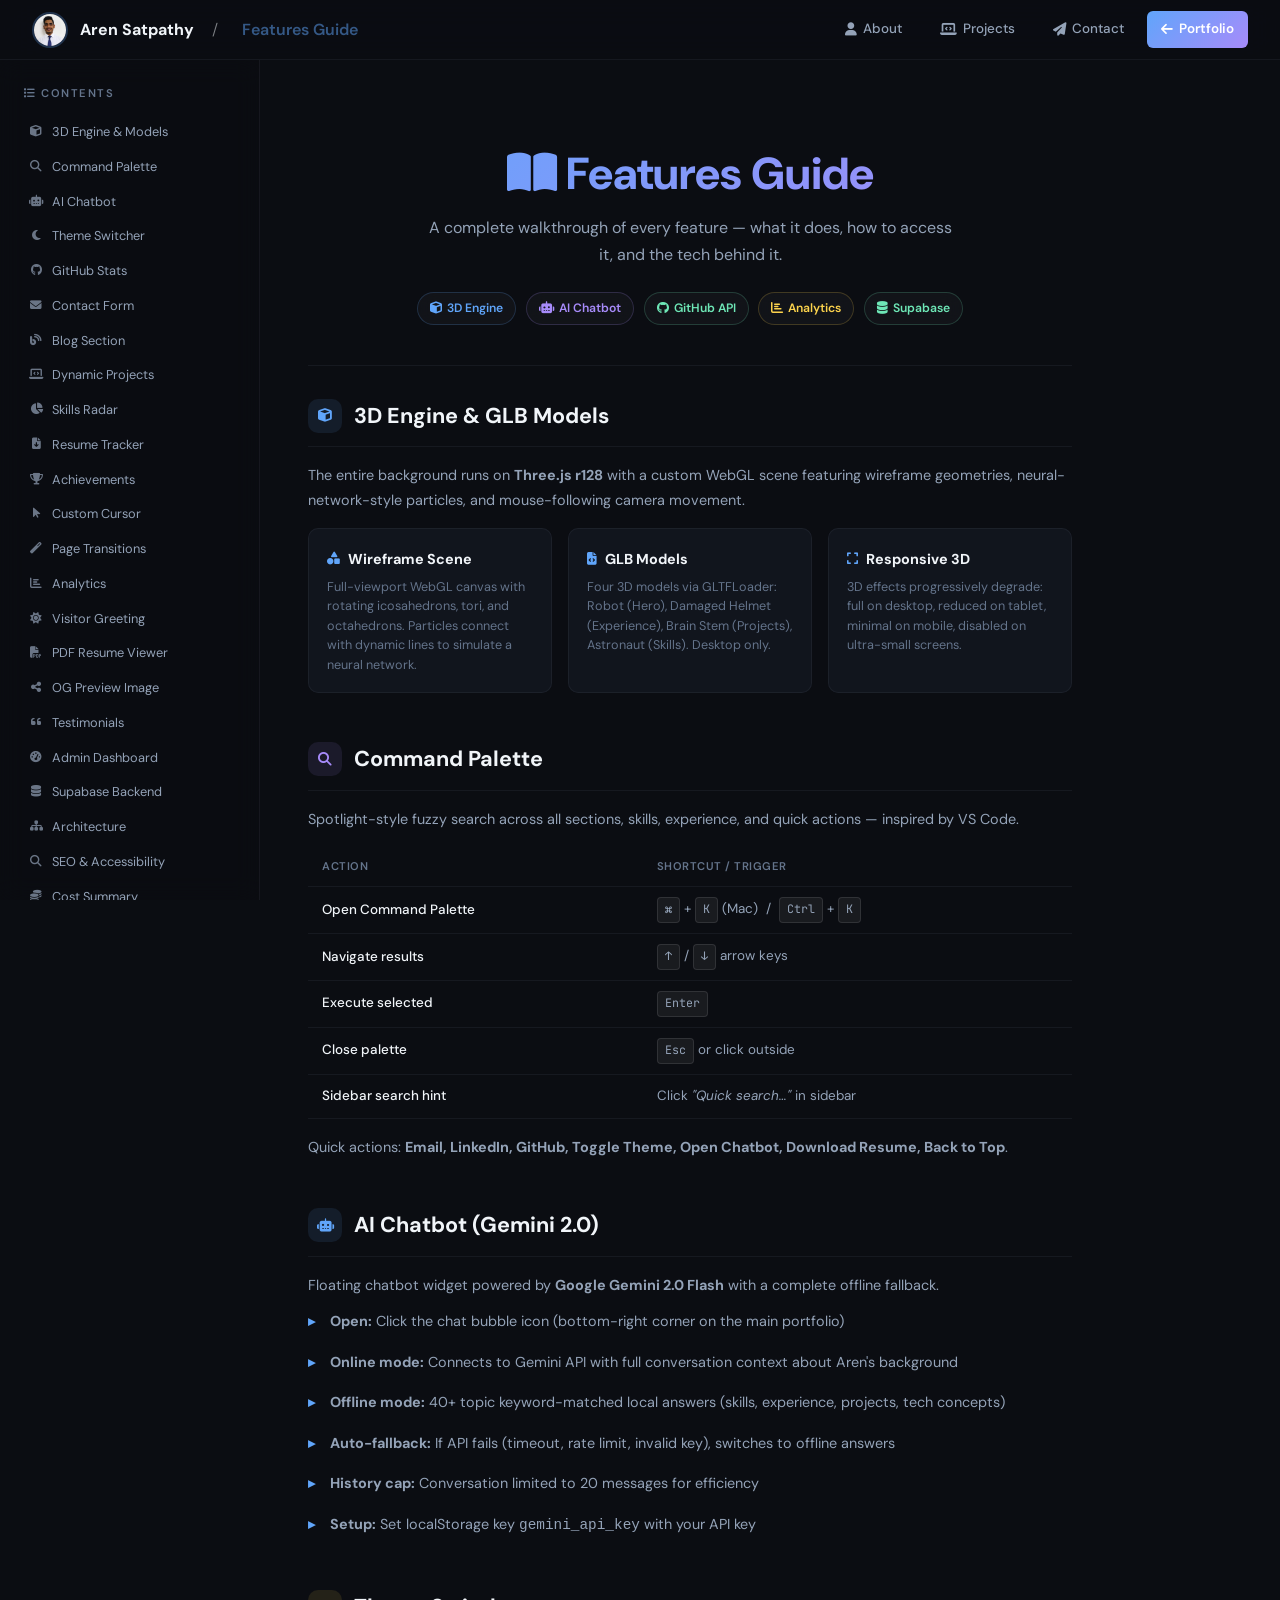
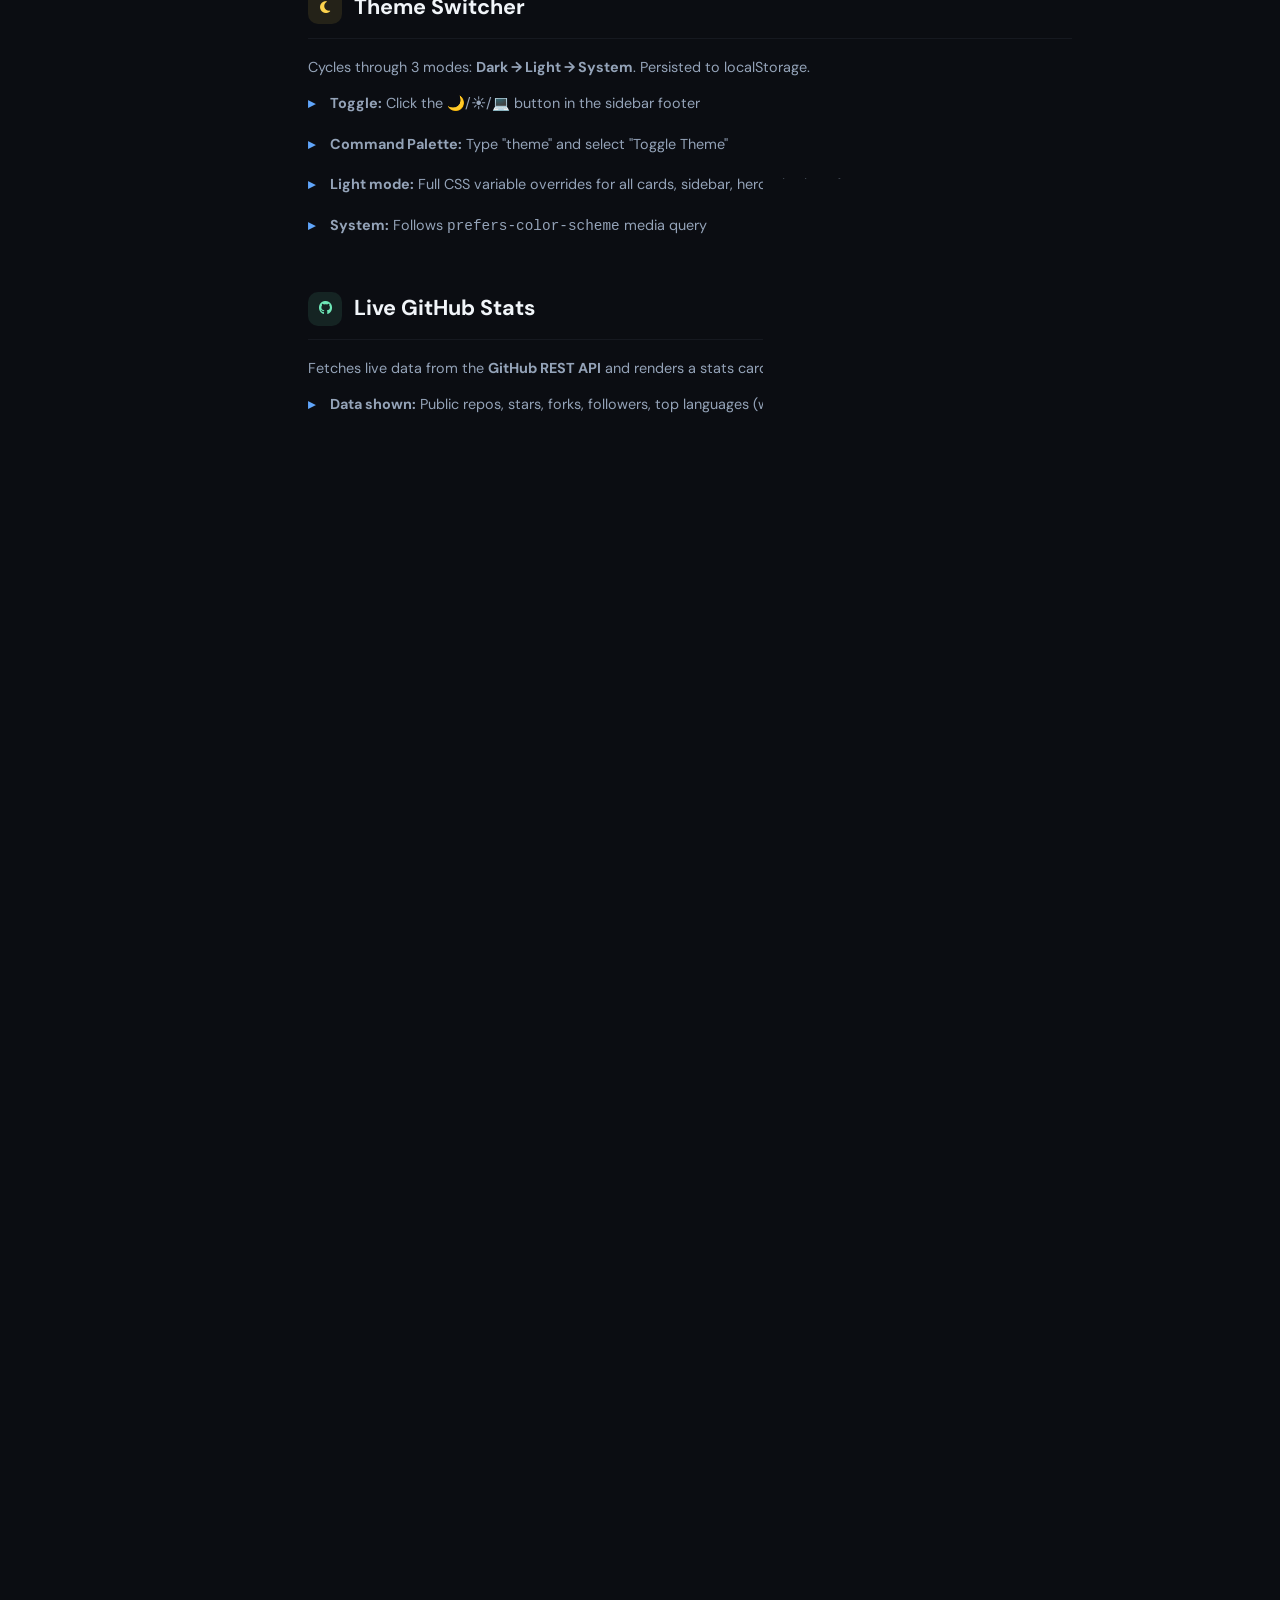
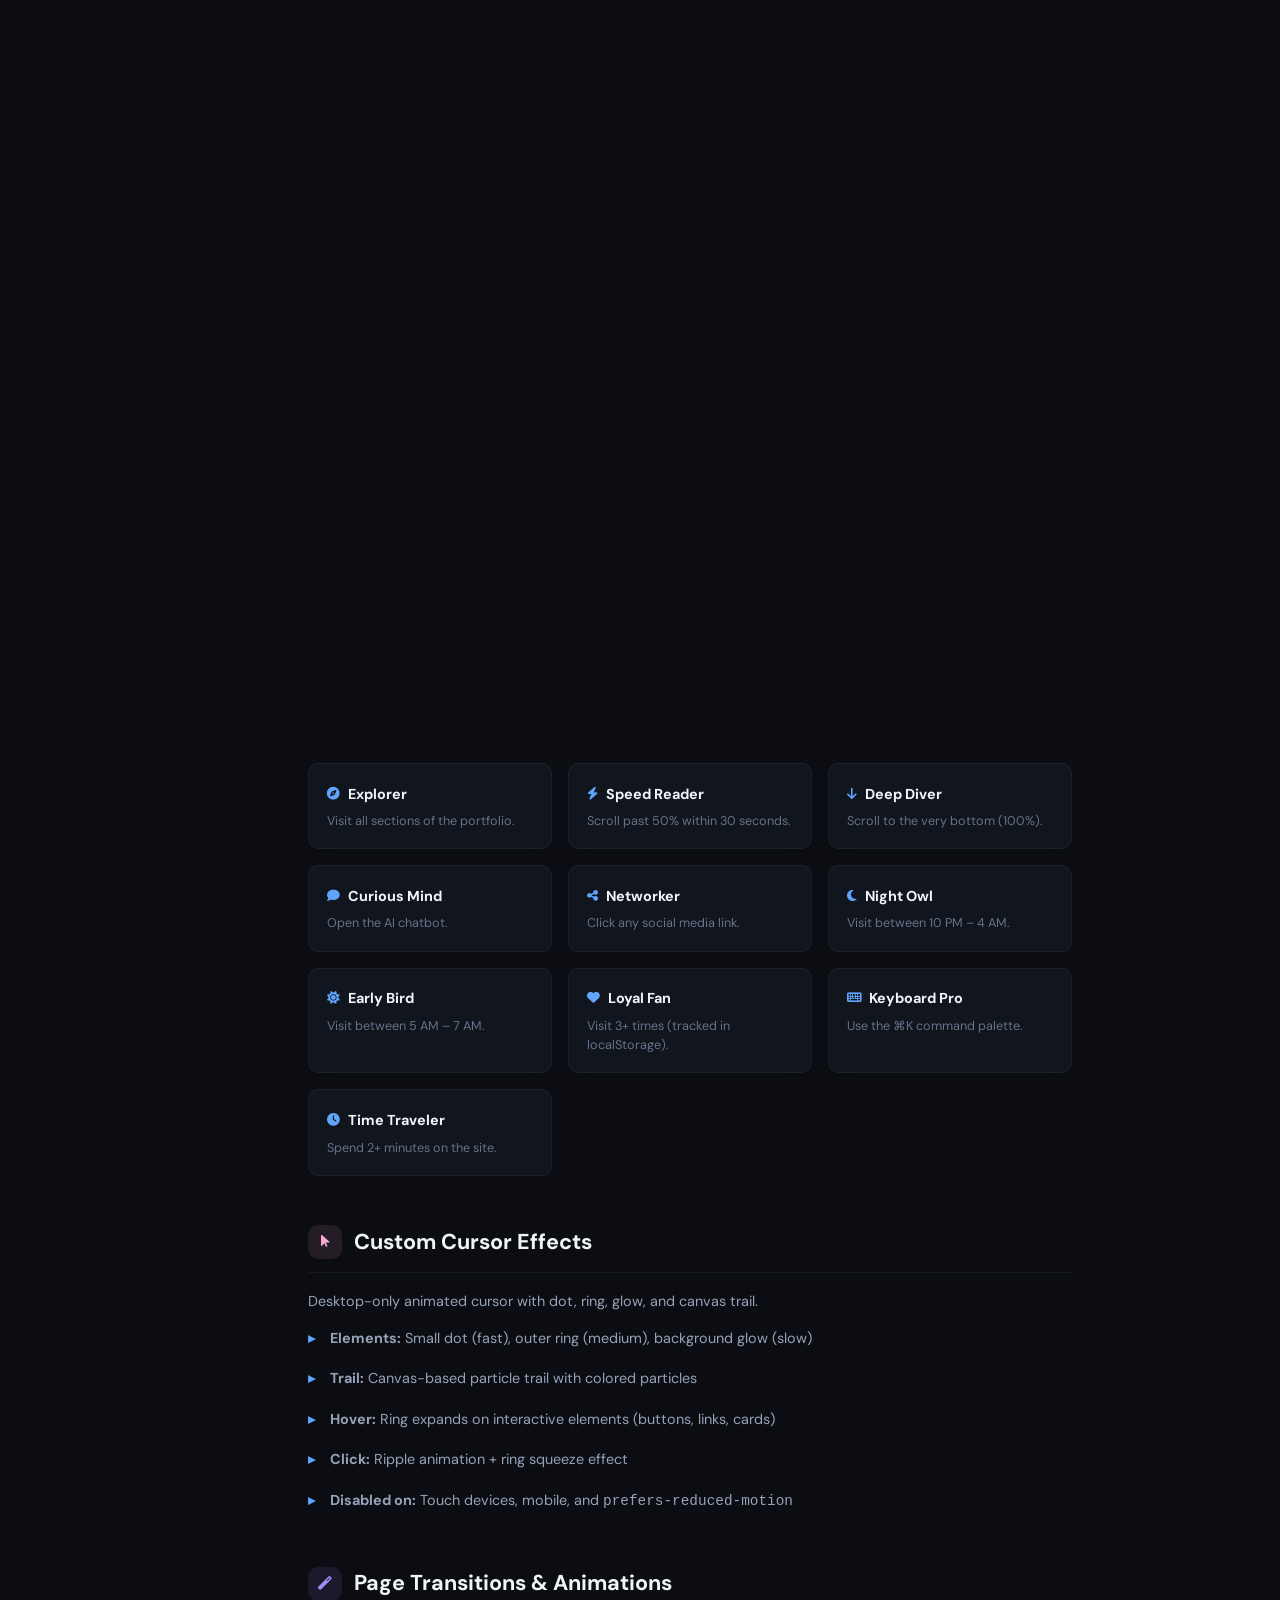
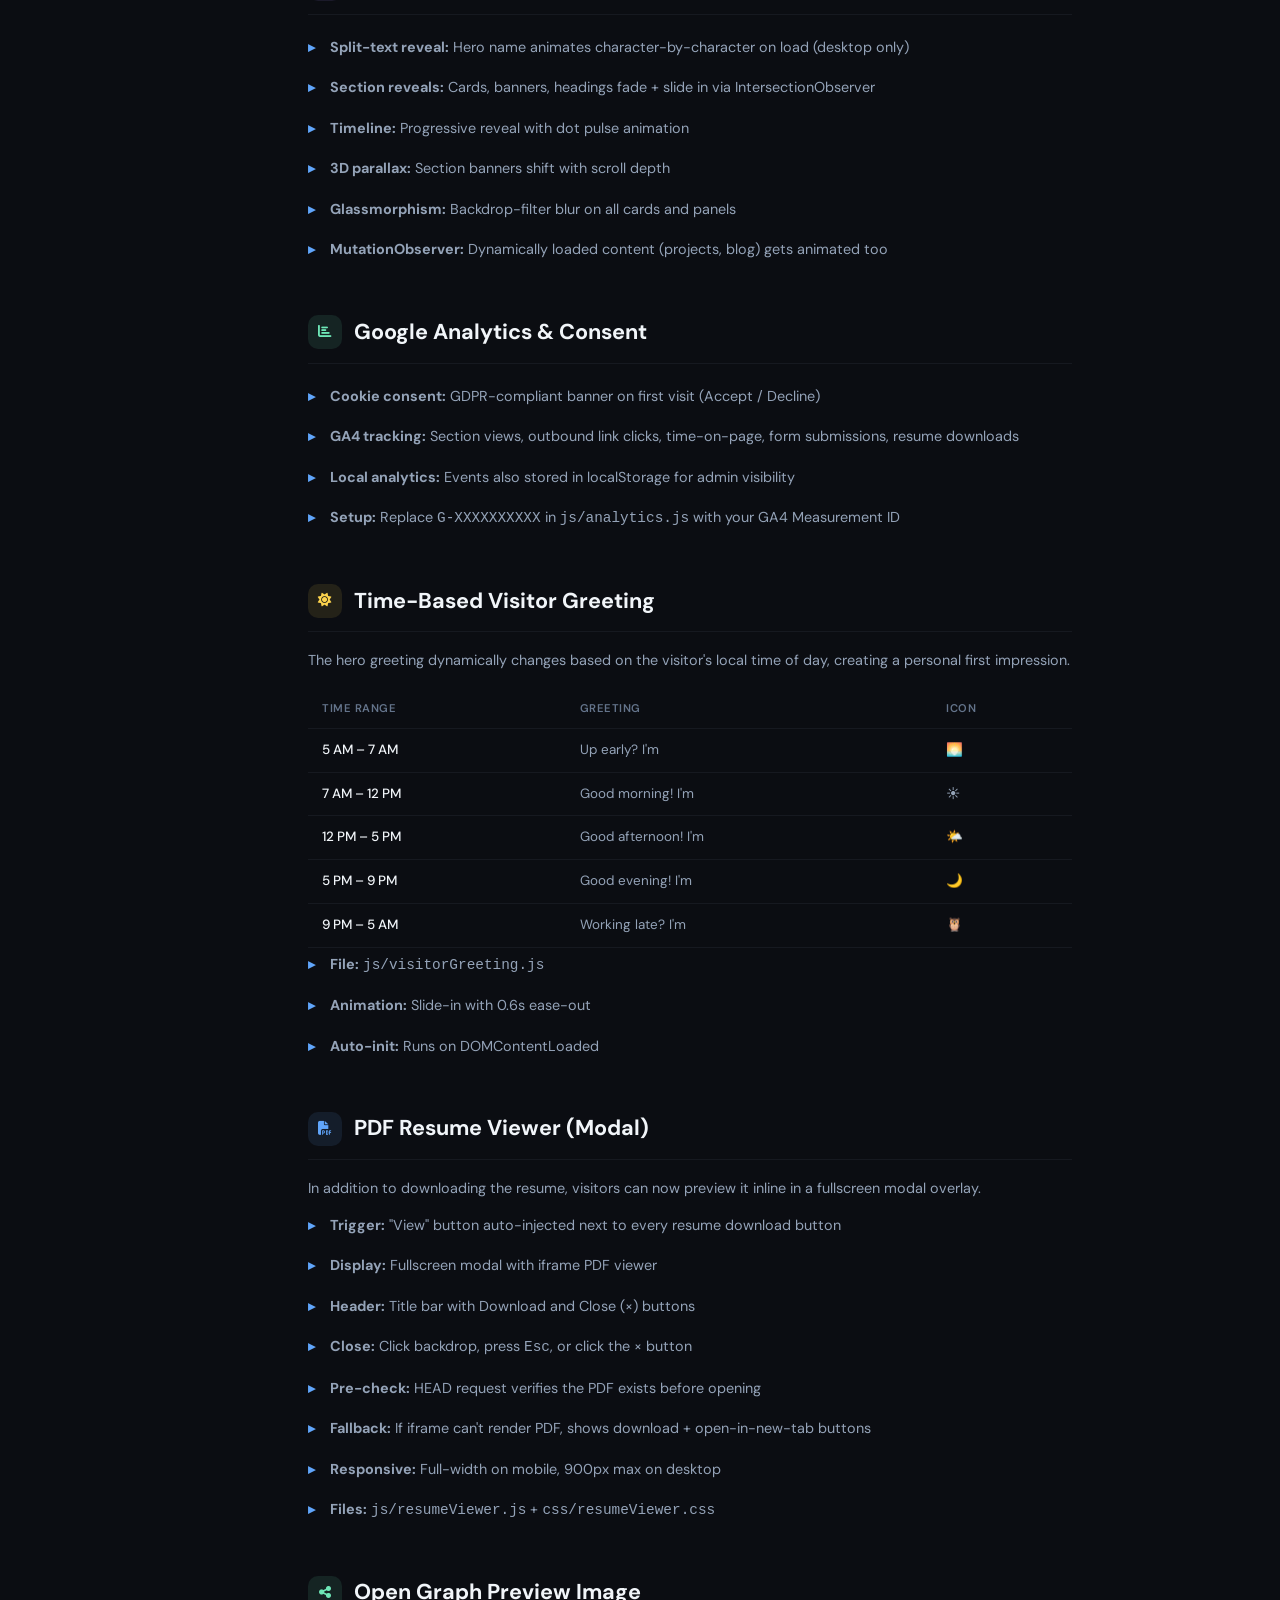
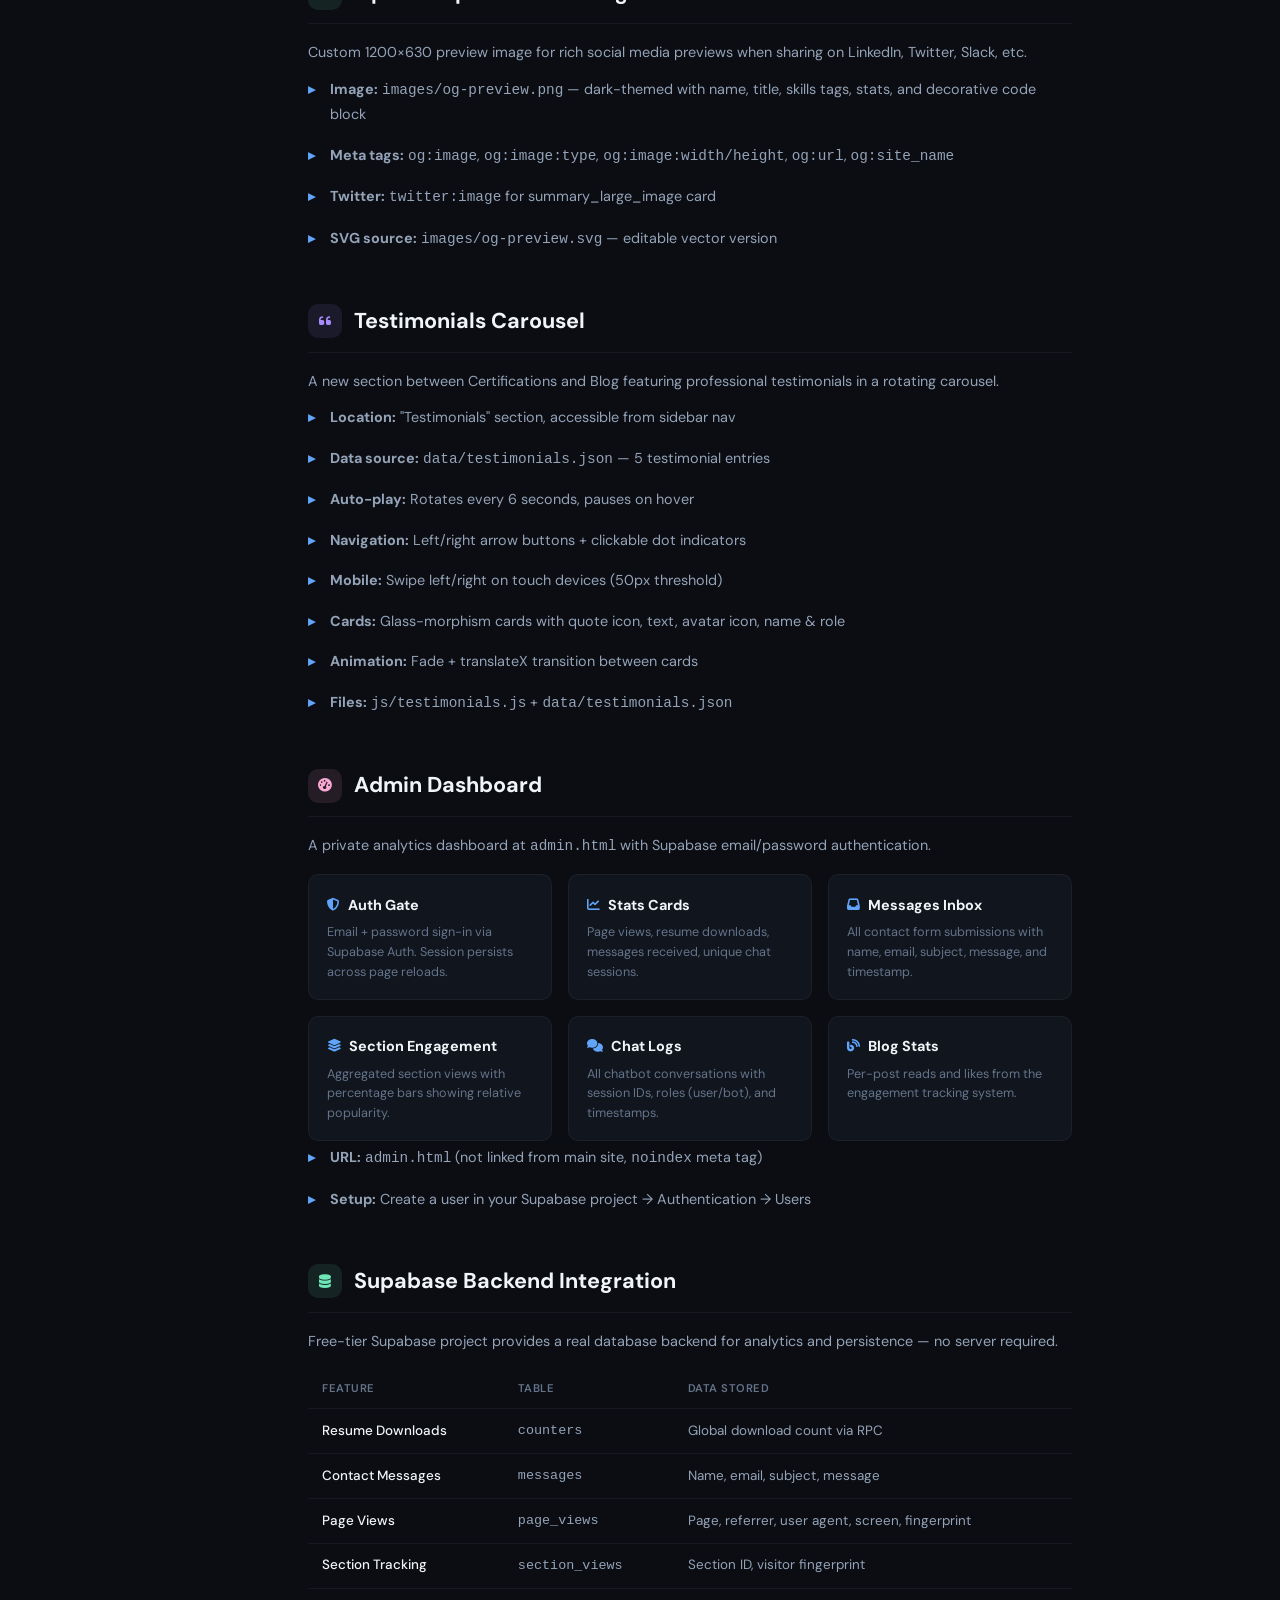
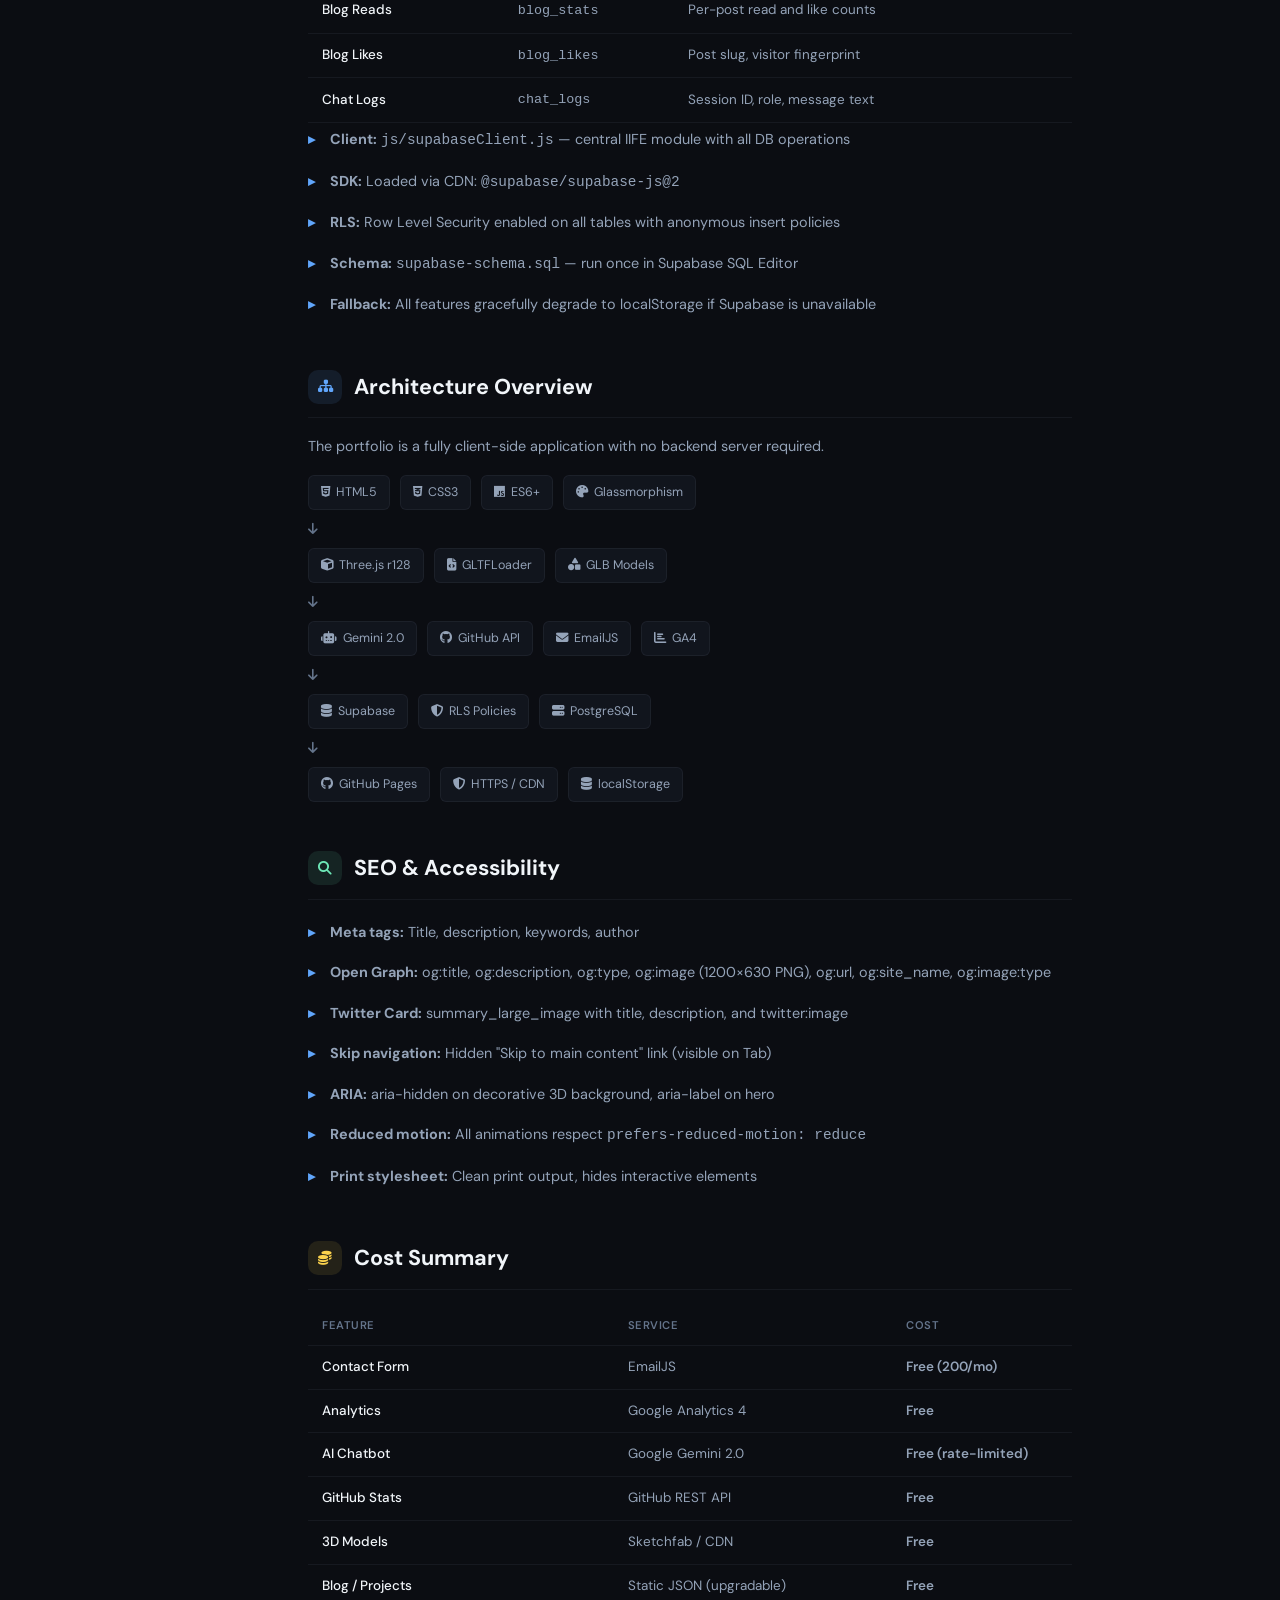
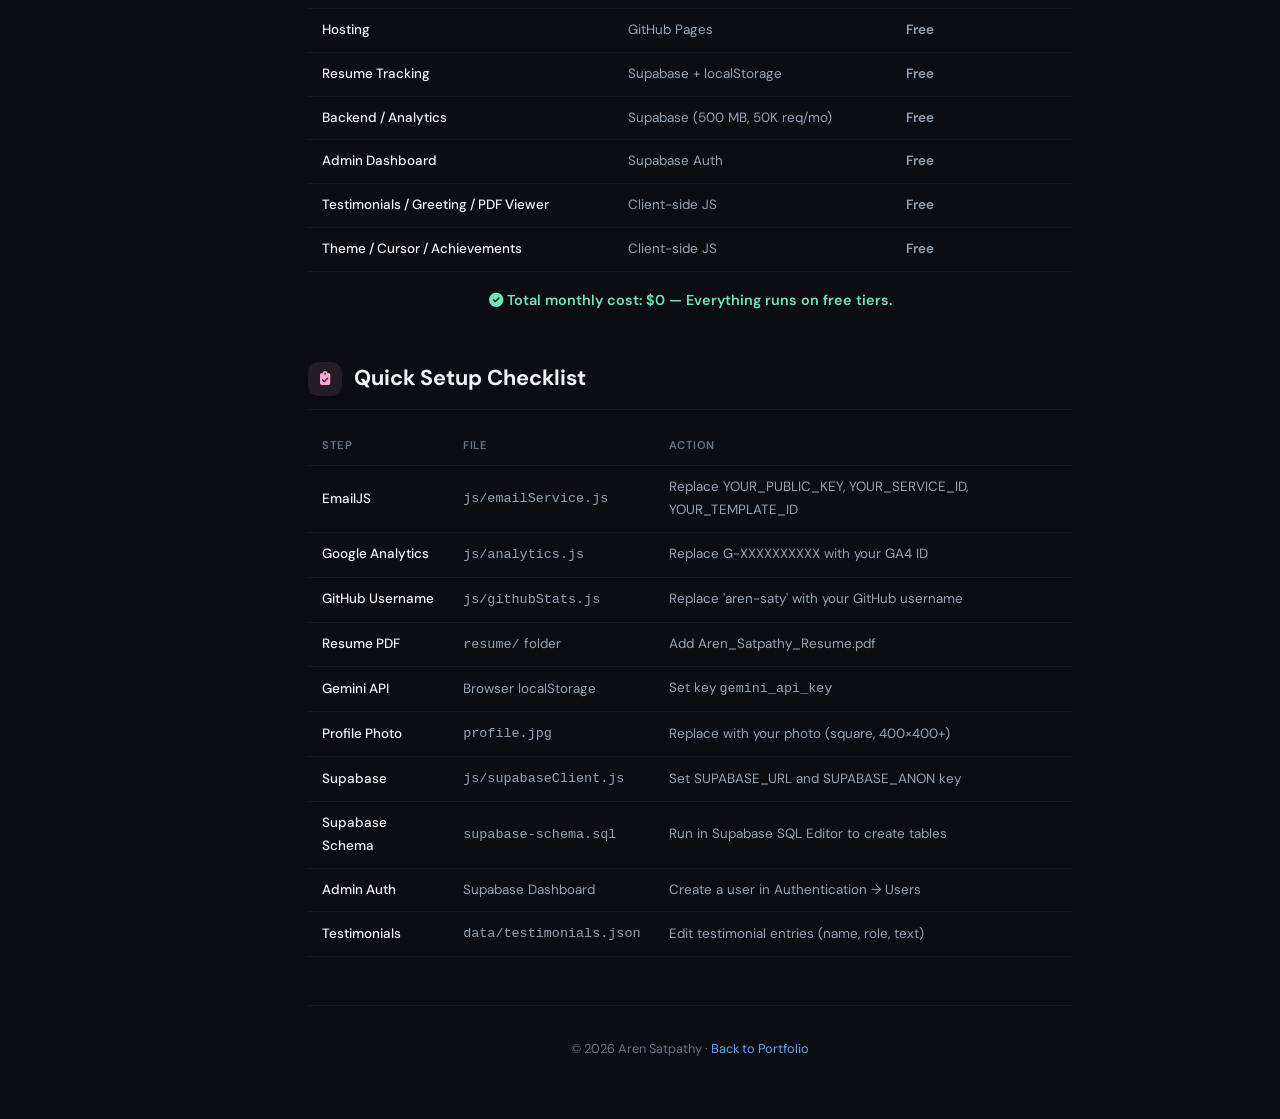
==== commit 9ffcaddc: "Add files via upload" ====
--- a/features.html
+++ b/features.html
@@ -600,6 +600,12 @@
         <a href="#f-cursor"><i class="fas fa-mouse-pointer"></i> Custom Cursor</a>
         <a href="#f-transitions"><i class="fas fa-magic"></i> Page Transitions</a>
         <a href="#f-analytics"><i class="fas fa-chart-bar"></i> Analytics</a>
+        <a href="#f-greeting"><i class="fas fa-sun"></i> Visitor Greeting</a>
+        <a href="#f-pdfviewer"><i class="fas fa-file-pdf"></i> PDF Resume Viewer</a>
+        <a href="#f-ogimage"><i class="fas fa-share-alt"></i> OG Preview Image</a>
+        <a href="#f-testimonials"><i class="fas fa-quote-left"></i> Testimonials</a>
+        <a href="#f-admin"><i class="fas fa-tachometer-alt"></i> Admin Dashboard</a>
+        <a href="#f-supabase"><i class="fas fa-database"></i> Supabase Backend</a>
         <a href="#f-arch"><i class="fas fa-sitemap"></i> Architecture</a>
         <a href="#f-seo"><i class="fas fa-search"></i> SEO & Accessibility</a>
         <a href="#f-cost"><i class="fas fa-coins"></i> Cost Summary</a>
@@ -626,6 +632,12 @@
             <a href="#f-cursor"><i class="fas fa-mouse-pointer"></i> Custom Cursor</a>
             <a href="#f-transitions"><i class="fas fa-magic"></i> Page Transitions</a>
             <a href="#f-analytics"><i class="fas fa-chart-bar"></i> Analytics</a>
+            <a href="#f-greeting"><i class="fas fa-sun"></i> Visitor Greeting</a>
+            <a href="#f-pdfviewer"><i class="fas fa-file-pdf"></i> PDF Resume Viewer</a>
+            <a href="#f-ogimage"><i class="fas fa-share-alt"></i> OG Preview Image</a>
+            <a href="#f-testimonials"><i class="fas fa-quote-left"></i> Testimonials</a>
+            <a href="#f-admin"><i class="fas fa-tachometer-alt"></i> Admin Dashboard</a>
+            <a href="#f-supabase"><i class="fas fa-database"></i> Supabase Backend</a>
             <a href="#f-arch"><i class="fas fa-sitemap"></i> Architecture</a>
             <a href="#f-seo"><i class="fas fa-search"></i> SEO & Accessibility</a>
             <a href="#f-cost"><i class="fas fa-coins"></i> Cost Summary</a>
@@ -644,6 +656,7 @@
                     <span class="f-badge f-badge-purple"><i class="fas fa-robot"></i> AI Chatbot</span>
                     <span class="f-badge f-badge-green"><i class="fab fa-github"></i> GitHub API</span>
                     <span class="f-badge f-badge-amber"><i class="fas fa-chart-bar"></i> Analytics</span>
+                    <span class="f-badge f-badge-green"><i class="fas fa-database"></i> Supabase</span>
                 </div>
             </section>
 
@@ -875,6 +888,132 @@
                 </ul>
             </div>
 
+            <!-- Visitor Greeting -->
+            <div class="feature-block" id="f-greeting">
+                <h2><span class="feature-icon fi-amber"><i class="fas fa-sun"></i></span> Time-Based Visitor Greeting</h2>
+                <p>The hero greeting dynamically changes based on the visitor's local time of day, creating a personal first impression.</p>
+                <table class="ftable">
+                    <thead><tr><th>Time Range</th><th>Greeting</th><th>Icon</th></tr></thead>
+                    <tbody>
+                        <tr><td>5 AM – 7 AM</td><td>Up early? I'm</td><td>🌅</td></tr>
+                        <tr><td>7 AM – 12 PM</td><td>Good morning! I'm</td><td>☀️</td></tr>
+                        <tr><td>12 PM – 5 PM</td><td>Good afternoon! I'm</td><td>🌤️</td></tr>
+                        <tr><td>5 PM – 9 PM</td><td>Good evening! I'm</td><td>🌙</td></tr>
+                        <tr><td>9 PM – 5 AM</td><td>Working late? I'm</td><td>🦉</td></tr>
+                    </tbody>
+                </table>
+                <ul>
+                    <li><strong>File:</strong> <code>js/visitorGreeting.js</code></li>
+                    <li><strong>Animation:</strong> Slide-in with 0.6s ease-out</li>
+                    <li><strong>Auto-init:</strong> Runs on DOMContentLoaded</li>
+                </ul>
+            </div>
+
+            <!-- PDF Resume Viewer -->
+            <div class="feature-block" id="f-pdfviewer">
+                <h2><span class="feature-icon fi-blue"><i class="fas fa-file-pdf"></i></span> PDF Resume Viewer (Modal)</h2>
+                <p>In addition to downloading the resume, visitors can now preview it inline in a fullscreen modal overlay.</p>
+                <ul>
+                    <li><strong>Trigger:</strong> "View" button auto-injected next to every resume download button</li>
+                    <li><strong>Display:</strong> Fullscreen modal with iframe PDF viewer</li>
+                    <li><strong>Header:</strong> Title bar with Download and Close (×) buttons</li>
+                    <li><strong>Close:</strong> Click backdrop, press <kbd>Esc</kbd>, or click the × button</li>
+                    <li><strong>Pre-check:</strong> HEAD request verifies the PDF exists before opening</li>
+                    <li><strong>Fallback:</strong> If iframe can't render PDF, shows download + open-in-new-tab buttons</li>
+                    <li><strong>Responsive:</strong> Full-width on mobile, 900px max on desktop</li>
+                    <li><strong>Files:</strong> <code>js/resumeViewer.js</code> + <code>css/resumeViewer.css</code></li>
+                </ul>
+            </div>
+
+            <!-- Open Graph Preview Image -->
+            <div class="feature-block" id="f-ogimage">
+                <h2><span class="feature-icon fi-green"><i class="fas fa-share-alt"></i></span> Open Graph Preview Image</h2>
+                <p>Custom 1200×630 preview image for rich social media previews when sharing on LinkedIn, Twitter, Slack, etc.</p>
+                <ul>
+                    <li><strong>Image:</strong> <code>images/og-preview.png</code> — dark-themed with name, title, skills tags, stats, and decorative code block</li>
+                    <li><strong>Meta tags:</strong> <code>og:image</code>, <code>og:image:type</code>, <code>og:image:width/height</code>, <code>og:url</code>, <code>og:site_name</code></li>
+                    <li><strong>Twitter:</strong> <code>twitter:image</code> for summary_large_image card</li>
+                    <li><strong>SVG source:</strong> <code>images/og-preview.svg</code> — editable vector version</li>
+                </ul>
+            </div>
+
+            <!-- Testimonials Carousel -->
+            <div class="feature-block" id="f-testimonials">
+                <h2><span class="feature-icon fi-purple"><i class="fas fa-quote-left"></i></span> Testimonials Carousel</h2>
+                <p>A new section between Certifications and Blog featuring professional testimonials in a rotating carousel.</p>
+                <ul>
+                    <li><strong>Location:</strong> "Testimonials" section, accessible from sidebar nav</li>
+                    <li><strong>Data source:</strong> <code>data/testimonials.json</code> — 5 testimonial entries</li>
+                    <li><strong>Auto-play:</strong> Rotates every 6 seconds, pauses on hover</li>
+                    <li><strong>Navigation:</strong> Left/right arrow buttons + clickable dot indicators</li>
+                    <li><strong>Mobile:</strong> Swipe left/right on touch devices (50px threshold)</li>
+                    <li><strong>Cards:</strong> Glass-morphism cards with quote icon, text, avatar icon, name & role</li>
+                    <li><strong>Animation:</strong> Fade + translateX transition between cards</li>
+                    <li><strong>Files:</strong> <code>js/testimonials.js</code> + <code>data/testimonials.json</code></li>
+                </ul>
+            </div>
+
+            <!-- Admin Dashboard -->
+            <div class="feature-block" id="f-admin">
+                <h2><span class="feature-icon fi-pink"><i class="fas fa-tachometer-alt"></i></span> Admin Dashboard</h2>
+                <p>A private analytics dashboard at <code>admin.html</code> with Supabase email/password authentication.</p>
+                <div class="sub-cards">
+                    <div class="sub-card">
+                        <h4><i class="fas fa-shield-alt"></i> Auth Gate</h4>
+                        <p>Email + password sign-in via Supabase Auth. Session persists across page reloads.</p>
+                    </div>
+                    <div class="sub-card">
+                        <h4><i class="fas fa-chart-line"></i> Stats Cards</h4>
+                        <p>Page views, resume downloads, messages received, unique chat sessions.</p>
+                    </div>
+                    <div class="sub-card">
+                        <h4><i class="fas fa-inbox"></i> Messages Inbox</h4>
+                        <p>All contact form submissions with name, email, subject, message, and timestamp.</p>
+                    </div>
+                    <div class="sub-card">
+                        <h4><i class="fas fa-layer-group"></i> Section Engagement</h4>
+                        <p>Aggregated section views with percentage bars showing relative popularity.</p>
+                    </div>
+                    <div class="sub-card">
+                        <h4><i class="fas fa-comments"></i> Chat Logs</h4>
+                        <p>All chatbot conversations with session IDs, roles (user/bot), and timestamps.</p>
+                    </div>
+                    <div class="sub-card">
+                        <h4><i class="fas fa-blog"></i> Blog Stats</h4>
+                        <p>Per-post reads and likes from the engagement tracking system.</p>
+                    </div>
+                </div>
+                <ul>
+                    <li><strong>URL:</strong> <code>admin.html</code> (not linked from main site, <code>noindex</code> meta tag)</li>
+                    <li><strong>Setup:</strong> Create a user in your Supabase project → Authentication → Users</li>
+                </ul>
+            </div>
+
+            <!-- Supabase Backend -->
+            <div class="feature-block" id="f-supabase">
+                <h2><span class="feature-icon fi-green"><i class="fas fa-database"></i></span> Supabase Backend Integration</h2>
+                <p>Free-tier Supabase project provides a real database backend for analytics and persistence — no server required.</p>
+                <table class="ftable">
+                    <thead><tr><th>Feature</th><th>Table</th><th>Data Stored</th></tr></thead>
+                    <tbody>
+                        <tr><td>Resume Downloads</td><td><code>counters</code></td><td>Global download count via RPC</td></tr>
+                        <tr><td>Contact Messages</td><td><code>messages</code></td><td>Name, email, subject, message</td></tr>
+                        <tr><td>Page Views</td><td><code>page_views</code></td><td>Page, referrer, user agent, screen, fingerprint</td></tr>
+                        <tr><td>Section Tracking</td><td><code>section_views</code></td><td>Section ID, visitor fingerprint</td></tr>
+                        <tr><td>Blog Reads</td><td><code>blog_stats</code></td><td>Per-post read and like counts</td></tr>
+                        <tr><td>Blog Likes</td><td><code>blog_likes</code></td><td>Post slug, visitor fingerprint</td></tr>
+                        <tr><td>Chat Logs</td><td><code>chat_logs</code></td><td>Session ID, role, message text</td></tr>
+                    </tbody>
+                </table>
+                <ul>
+                    <li><strong>Client:</strong> <code>js/supabaseClient.js</code> — central IIFE module with all DB operations</li>
+                    <li><strong>SDK:</strong> Loaded via CDN: <code>@supabase/supabase-js@2</code></li>
+                    <li><strong>RLS:</strong> Row Level Security enabled on all tables with anonymous insert policies</li>
+                    <li><strong>Schema:</strong> <code>supabase-schema.sql</code> — run once in Supabase SQL Editor</li>
+                    <li><strong>Fallback:</strong> All features gracefully degrade to localStorage if Supabase is unavailable</li>
+                </ul>
+            </div>
+
             <!-- Architecture -->
             <div class="feature-block" id="f-arch">
                 <h2><span class="feature-icon fi-blue"><i class="fas fa-sitemap"></i></span> Architecture Overview</h2>
@@ -901,6 +1040,12 @@
                     </div>
                     <div class="arch-arrow"><i class="fas fa-arrow-down"></i></div>
                     <div class="arch-row">
+                        <span class="arch-tag"><i class="fas fa-database"></i> Supabase</span>
+                        <span class="arch-tag"><i class="fas fa-shield-alt"></i> RLS Policies</span>
+                        <span class="arch-tag"><i class="fas fa-server"></i> PostgreSQL</span>
+                    </div>
+                    <div class="arch-arrow"><i class="fas fa-arrow-down"></i></div>
+                    <div class="arch-row">
                         <span class="arch-tag"><i class="fab fa-github"></i> GitHub Pages</span>
                         <span class="arch-tag"><i class="fas fa-shield-alt"></i> HTTPS / CDN</span>
                         <span class="arch-tag"><i class="fas fa-database"></i> localStorage</span>
@@ -913,8 +1058,8 @@
                 <h2><span class="feature-icon fi-green"><i class="fas fa-search"></i></span> SEO & Accessibility</h2>
                 <ul>
                     <li><strong>Meta tags:</strong> Title, description, keywords, author</li>
-                    <li><strong>Open Graph:</strong> og:title, og:description, og:type, og:image</li>
-                    <li><strong>Twitter Card:</strong> summary_large_image with title and description</li>
+                    <li><strong>Open Graph:</strong> og:title, og:description, og:type, og:image (1200×630 PNG), og:url, og:site_name, og:image:type</li>
+                    <li><strong>Twitter Card:</strong> summary_large_image with title, description, and twitter:image</li>
                     <li><strong>Skip navigation:</strong> Hidden "Skip to main content" link (visible on Tab)</li>
                     <li><strong>ARIA:</strong> aria-hidden on decorative 3D background, aria-label on hero</li>
                     <li><strong>Reduced motion:</strong> All animations respect <code>prefers-reduced-motion: reduce</code></li>
@@ -935,7 +1080,10 @@
                         <tr><td>3D Models</td><td>Sketchfab / CDN</td><td class="free-tag">Free</td></tr>
                         <tr><td>Blog / Projects</td><td>Static JSON (upgradable)</td><td class="free-tag">Free</td></tr>
                         <tr><td>Hosting</td><td>GitHub Pages</td><td class="free-tag">Free</td></tr>
-                        <tr><td>Resume Tracking</td><td>localStorage</td><td class="free-tag">Free</td></tr>
+                        <tr><td>Resume Tracking</td><td>Supabase + localStorage</td><td class="free-tag">Free</td></tr>
+                        <tr><td>Backend / Analytics</td><td>Supabase (500 MB, 50K req/mo)</td><td class="free-tag">Free</td></tr>
+                        <tr><td>Admin Dashboard</td><td>Supabase Auth</td><td class="free-tag">Free</td></tr>
+                        <tr><td>Testimonials / Greeting / PDF Viewer</td><td>Client-side JS</td><td class="free-tag">Free</td></tr>
                         <tr><td>Theme / Cursor / Achievements</td><td>Client-side JS</td><td class="free-tag">Free</td></tr>
                     </tbody>
                 </table>
@@ -956,6 +1104,10 @@
                         <tr><td>Resume PDF</td><td><code>resume/</code> folder</td><td>Add Aren_Satpathy_Resume.pdf</td></tr>
                         <tr><td>Gemini API</td><td>Browser localStorage</td><td>Set key <code>gemini_api_key</code></td></tr>
                         <tr><td>Profile Photo</td><td><code>profile.jpg</code></td><td>Replace with your photo (square, 400×400+)</td></tr>
+                        <tr><td>Supabase</td><td><code>js/supabaseClient.js</code></td><td>Set SUPABASE_URL and SUPABASE_ANON key</td></tr>
+                        <tr><td>Supabase Schema</td><td><code>supabase-schema.sql</code></td><td>Run in Supabase SQL Editor to create tables</td></tr>
+                        <tr><td>Admin Auth</td><td>Supabase Dashboard</td><td>Create a user in Authentication → Users</td></tr>
+                        <tr><td>Testimonials</td><td><code>data/testimonials.json</code></td><td>Edit testimonial entries (name, role, text)</td></tr>
                     </tbody>
                 </table>
             </div>
